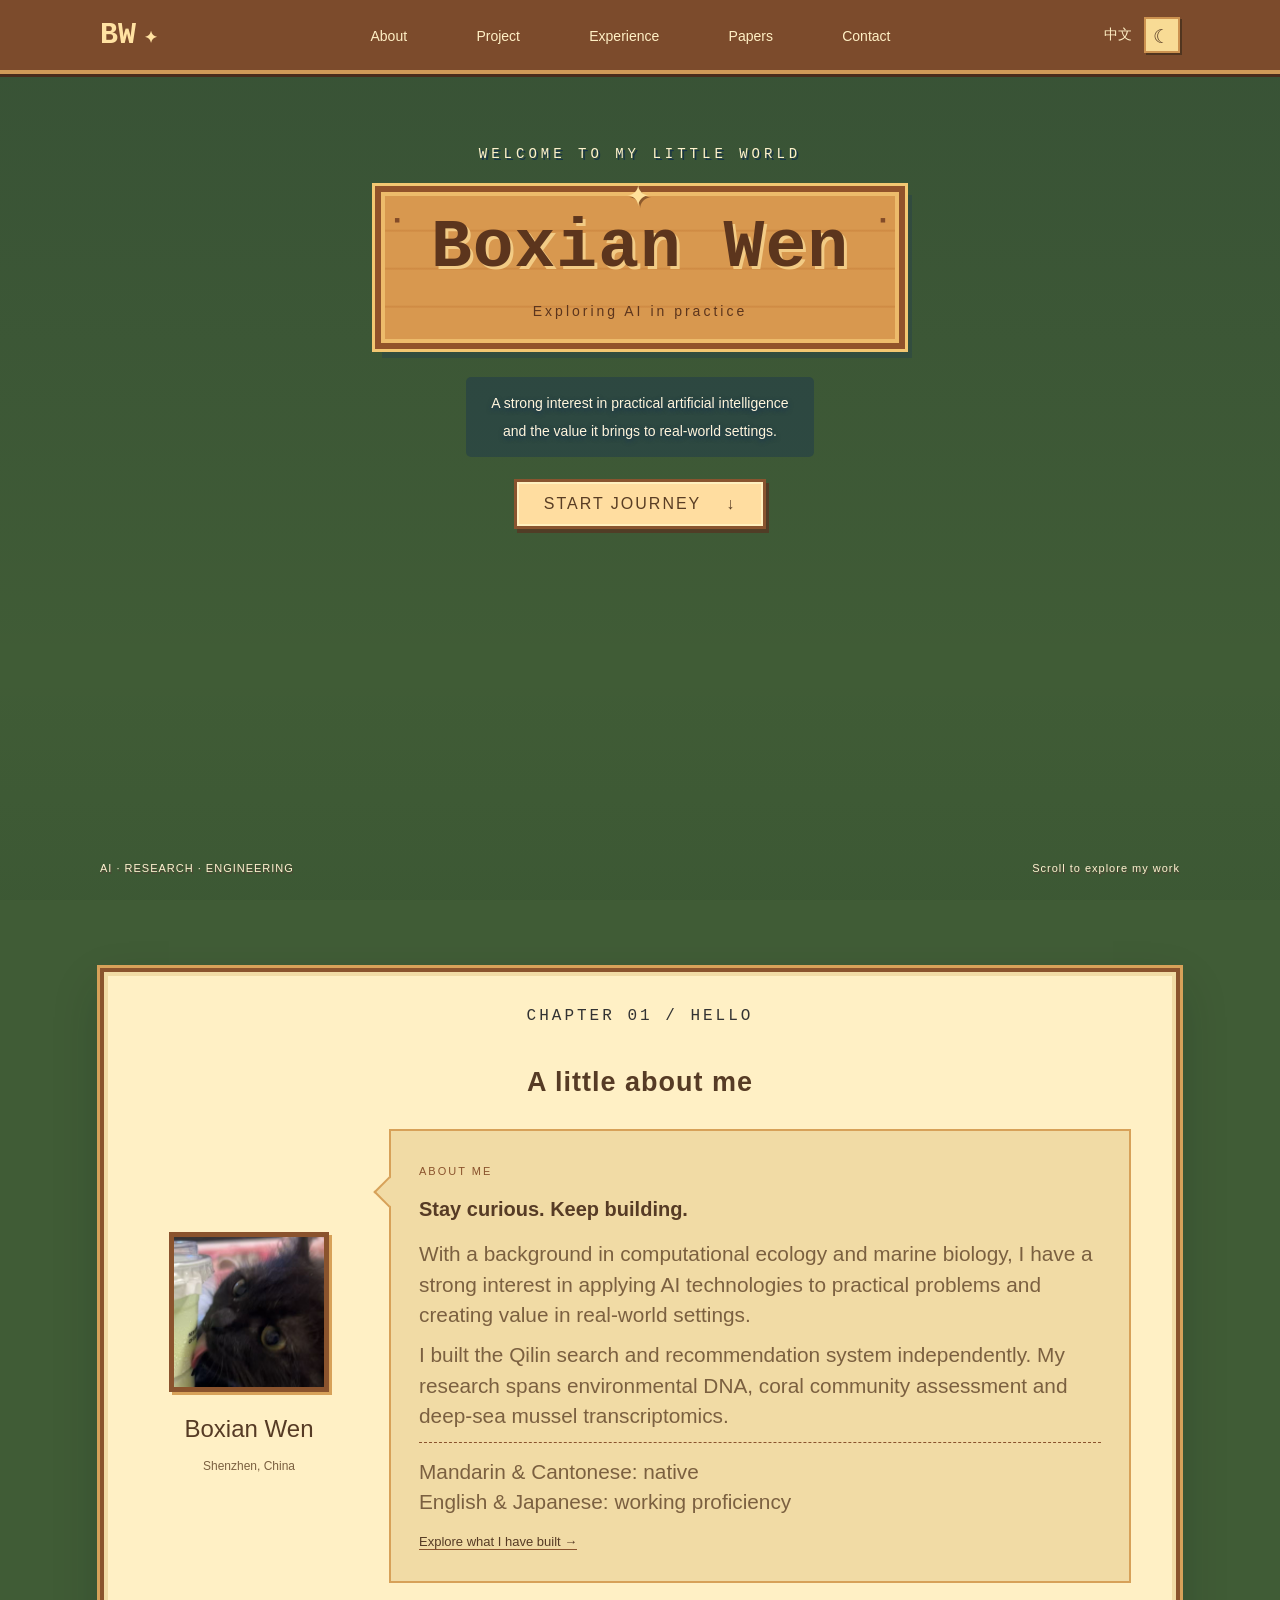
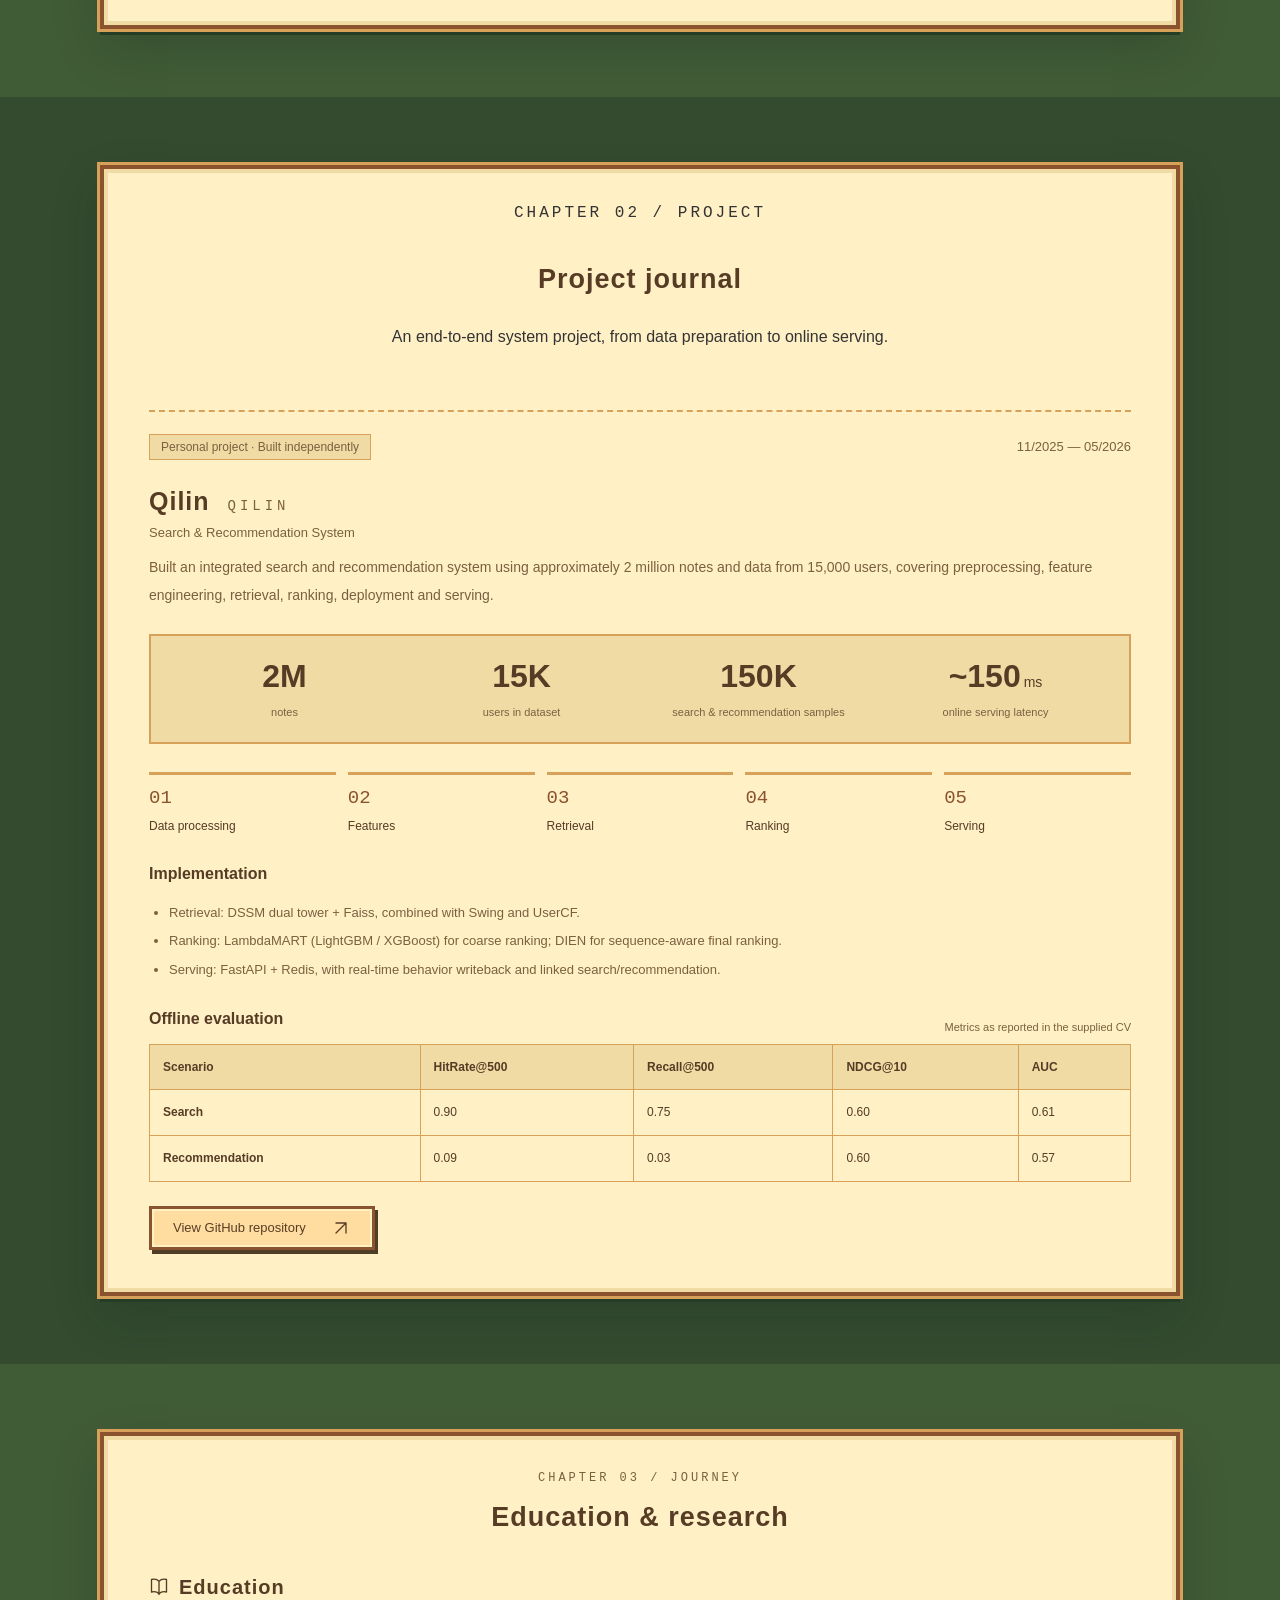
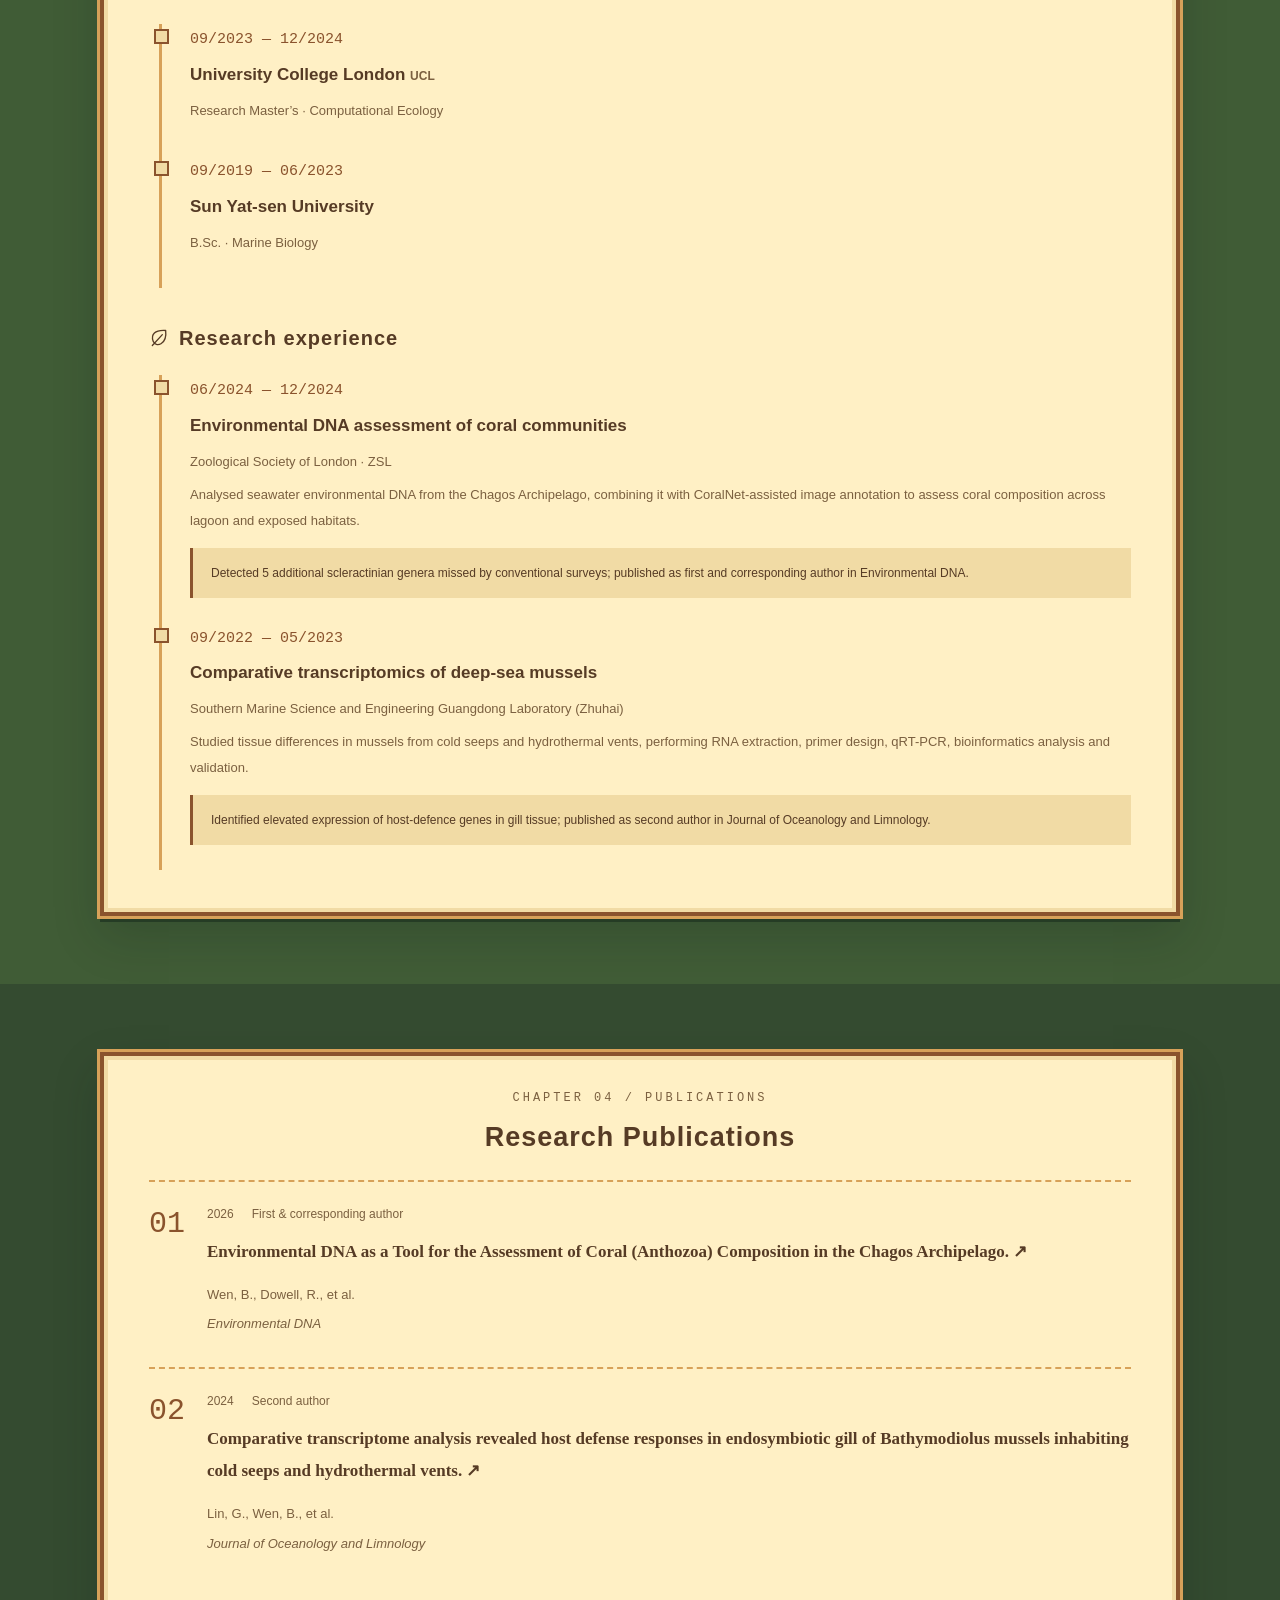
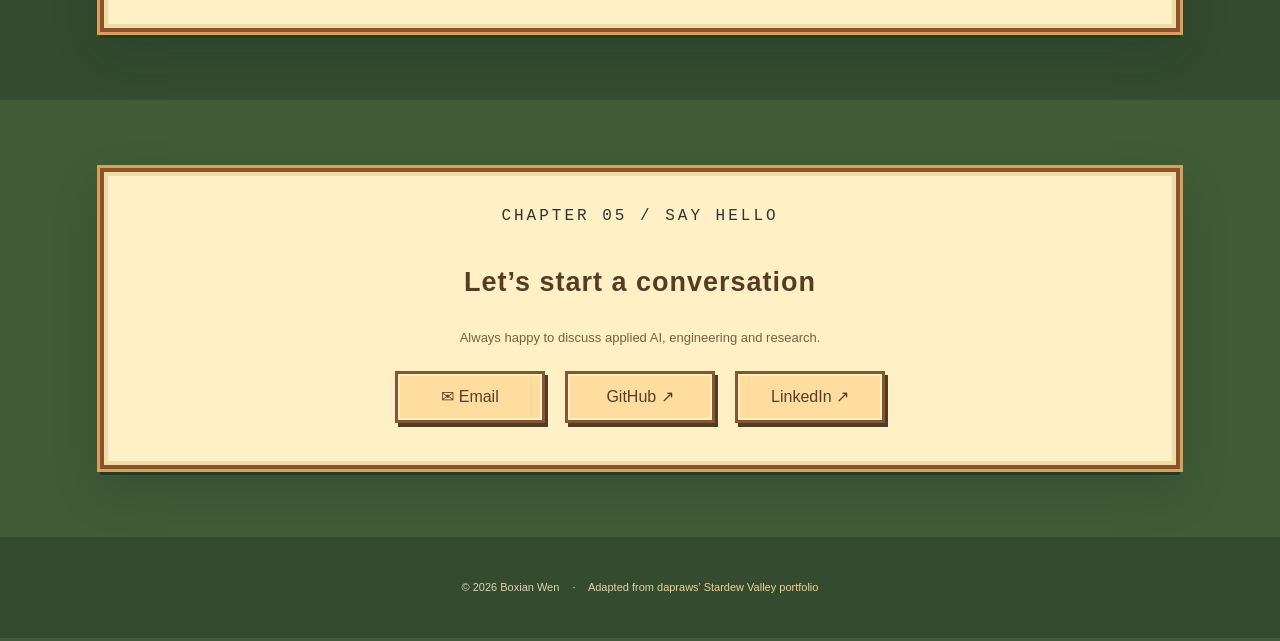
==== en/index.html @ 1e621cb8 "fix: 默认展示中文并将英文页面迁移至 en 路由" ====
<!DOCTYPE html>
<html lang="en">
<head><meta charset="UTF-8"><meta name="viewport" content="width=device-width,initial-scale=1"><title>Boxian Wen · Personal Website</title>
<link rel="icon" type="image/jpeg" href="/images/avatar.jpg"><link rel="apple-touch-icon" href="/images/avatar.jpg">
<meta name="color-scheme" content="light dark"><link rel="stylesheet" href="/css/style.css"><link rel="stylesheet" href="/css/custom.css?v=20261023-numbers">
<script>try{document.documentElement.dataset.theme=localStorage.getItem('stardew-theme')||(matchMedia('(prefers-color-scheme:dark)').matches?'dark':'light')}catch{}</script></head>
<body>
    <section id="navigation"></section>
    <nav><div class="wrapper"><div class="logo"><a href="#navigation">BW<span>✦</span></a></div><div class="menu" id="navigation-menu"><ul><li><a href="#aboutme">About</a></li><li><a href="#myproject">Project</a></li><li><a href="#experience">Experience</a></li><li><a href="#publications">Papers</a></li><li><a href="#howtofindme">Contact</a></li></ul></div><div class="nav-actions"><a class="language-switch" href="/">中文</a><button id="theme" type="button" aria-label="Toggle theme">☾</button><button type="button" class="hamburgermenu" aria-label="Open menu" aria-expanded="false" aria-controls="navigation-menu">☰</button></div></div></nav>
    <!-- hero / jumbotron -->
    <header><div class="header-opacity"></div><div class="header-jumbotron"><p class="hero-eyebrow">WELCOME TO MY LITTLE WORLD</p><div class="wood-sign"><span class="sign-star">✦</span><h1>Boxian Wen</h1><p>Exploring AI in practice</p></div><p class="hero-lead">A strong interest in practical artificial intelligence<br>and the value it brings to real-world settings.</p><a href="#aboutme" class="button button-xl">START JOURNEY <span>↓</span></a><div class="hero-foot"><span>AI · RESEARCH · ENGINEERING</span><span>Scroll to explore my work</span></div></div></header><section id="aboutme"><div class="wrapper"><p class="chapter">CHAPTER 01 / HELLO</p><h2>A little about me</h2><div class="about-layout"><div class="photo"><img src="/images/avatar.jpg" alt="Boxian Wen" width="160" height="160"><p>Boxian Wen</p><small>Shenzhen, China</small></div><div class="desc"><span class="dialogue-label">ABOUT ME</span><h3>Stay curious. Keep building.</h3><p>With a background in computational ecology and marine biology, I have a strong interest in applying AI technologies to practical problems and creating value in real-world settings.</p><p>I built the Qilin search and recommendation system independently. My research spans environmental DNA, coral community assessment and deep-sea mussel transcriptomics.</p><p class="languages">Mandarin & Cantonese: native<br>English & Japanese: working proficiency</p><a href="#myproject" class="text-link">Explore what I have built →</a></div></div></div></section><section id="myproject"><div class="wrapper"><p class="chapter">CHAPTER 02 / PROJECT</p><h2>Project journal</h2>
      
      <p class="section-intro">An end-to-end system project, from data preparation to online serving.</p>
      <article class="project-card"><div class="project-top"><span class="tag">Personal project · Built independently</span><time>11/2025 — 05/2026</time></div>
      <h2>Qilin <span>QILIN</span></h2><p class="project-subtitle">Search & Recommendation System</p>
      <p>Built an integrated search and recommendation system using approximately 2 million notes and data from 15,000 users, covering preprocessing, feature engineering, retrieval, ranking, deployment and serving.</p>
      <div class="project-facts"><div><strong>2M</strong><span>notes</span></div><div><strong>15K</strong><span>users in dataset</span></div><div><strong>150K</strong><span>search & recommendation samples</span></div><div><strong>~150<span>ms</span></strong><span>online serving latency</span></div></div>
      <ol class="workflow"><li><span>01</span>Data processing</li><li><span>02</span>Features</li><li><span>03</span>Retrieval</li><li><span>04</span>Ranking</li><li><span>05</span>Serving</li></ol>
      <div class="project-detail"><h3>Implementation</h3><ul><li>Retrieval: DSSM dual tower + Faiss, combined with Swing and UserCF.</li><li>Ranking: LambdaMART (LightGBM / XGBoost) for coarse ranking; DIEN for sequence-aware final ranking.</li><li>Serving: FastAPI + Redis, with real-time behavior writeback and linked search/recommendation.</li></ul></div>
      <div class="metrics-head"><h3>Offline evaluation</h3><span>Metrics as reported in the supplied CV</span></div>
      <div class="table-scroll"><table><thead><tr><th>Scenario</th><th>HitRate@500</th><th>Recall@500</th><th>NDCG@10</th><th>AUC</th></tr></thead><tbody><tr><th>Search</th><td>0.90</td><td>0.75</td><td>0.60</td><td>0.61</td></tr><tr><th>Recommendation</th><td>0.09</td><td>0.03</td><td>0.60</td><td>0.57</td></tr></tbody></table></div>
      <a class="primary project-source" href="https://github.com/WBoxian/Rednote-Qilin-Search-Rec-System">View GitHub repository <svg viewBox="0 0 24 24" fill="none" stroke="currentColor" stroke-width="1.6" stroke-linecap="round" stroke-linejoin="round" aria-hidden="true"><path d="M6 18 18 6M6 6h12v12"/></svg></a></article>
    </div></section><section id="experience"><div class="wrapper"><p class="chapter">CHAPTER 03 / JOURNEY</p><h2>Education & research</h2>
      
      <h2 class="timeline-title"><svg viewBox="0 0 24 24" fill="none" stroke="currentColor" stroke-width="1.6" stroke-linecap="round" stroke-linejoin="round" aria-hidden="true"><path d="M12 5v16M3 3c4-1 7 0 9 2 2-2 5-3 9-2v15c-4-1-7 0-9 2-2-2-5-3-9-2Z"/></svg>Education</h2><div class="timeline">
      <article><time>09/2023 — 12/2024</time><h3>University College London <span>UCL</span></h3><p>Research Master’s · Computational Ecology</p></article>
      <article><time>09/2019 — 06/2023</time><h3>Sun Yat-sen University</h3><p>B.Sc. · Marine Biology</p></article></div>
      <h2 class="timeline-title"><svg viewBox="0 0 24 24" fill="none" stroke="currentColor" stroke-width="1.6" stroke-linecap="round" stroke-linejoin="round" aria-hidden="true"><path d="M20 3C7 2 2 8 5 16s17 4 15-13ZM4 21l12-13"/></svg>Research experience</h2><div class="timeline">
      <article><time>06/2024 — 12/2024</time><h3>Environmental DNA assessment of coral communities</h3><p class="institution">Zoological Society of London · ZSL</p><p>Analysed seawater environmental DNA from the Chagos Archipelago, combining it with CoralNet-assisted image annotation to assess coral composition across lagoon and exposed habitats.</p><div class="result-note">Detected 5 additional scleractinian genera missed by conventional surveys; published as first and corresponding author in Environmental DNA.</div></article>
      <article><time>09/2022 — 05/2023</time><h3>Comparative transcriptomics of deep-sea mussels</h3><p class="institution">Southern Marine Science and Engineering Guangdong Laboratory (Zhuhai)</p><p>Studied tissue differences in mussels from cold seeps and hydrothermal vents, performing RNA extraction, primer design, qRT-PCR, bioinformatics analysis and validation.</p><div class="result-note">Identified elevated expression of host-defence genes in gill tissue; published as second author in Journal of Oceanology and Limnology.</div></article></div>
    </div></section><section id="publications"><div class="wrapper"><p class="chapter">CHAPTER 04 / PUBLICATIONS</p><h2>Research Publications</h2><article class="paper"><div class="paper-number">01</div><div><div class="paper-meta"><time>2026</time><span>First & corresponding author</span></div><h2><a href="https://doi.org/10.1002/edn3.70235" target="_blank" rel="noopener noreferrer">Environmental DNA as a Tool for the Assessment of Coral (Anthozoa) Composition in the Chagos Archipelago. <span aria-hidden="true">↗</span></a></h2><p>Wen, B., Dowell, R., et al.</p><p class="journal">Environmental DNA</p></div></article><article class="paper"><div class="paper-number">02</div><div><div class="paper-meta"><time>2024</time><span>Second author</span></div><h2><a href="https://doi.org/10.1007/s00343-024-4080-2" target="_blank" rel="noopener noreferrer">Comparative transcriptome analysis revealed host defense responses in endosymbiotic gill of Bathymodiolus mussels inhabiting cold seeps and hydrothermal vents. <span aria-hidden="true">↗</span></a></h2><p>Lin, G., Wen, B., et al.</p><p class="journal">Journal of Oceanology and Limnology</p></div></article></div></section>
    <!-- my skill -->
    
    <!-- my project -->
    
    <!-- About Me -->
    
    <!-- How To Find Me -->
    <section id="howtofindme"><div class="wrapper"><p class="chapter">CHAPTER 05 / SAY HELLO</p><h2>Let’s start a conversation</h2><p>Always happy to discuss applied AI, engineering and research.</p><div class="findme"><a href="mailto:boxian.wen@outlook.com" class="button">✉ Email</a><a href="https://github.com/WBoxian" class="button">GitHub ↗</a><a href="https://linkedin.com/in/boxian-wen-6b00692b8" class="button">LinkedIn ↗</a></div></div></section>
    <!-- copyright -->
    <footer><div class="wrapper">© 2026 Boxian Wen <span>·</span> Adapted from <a href="https://github.com/dapraws/dapraws.github.io">dapraws’ Stardew Valley portfolio</a></div></footer>
    <script src="/js/custom.js"></script>
</body>
</html>
---- css/style.css ----
html, body {
    margin: 0px;
    padding: 0px;
    font-size: 16px;
    font-family: 'Pixelify Sans', sans-serif;
    scroll-behavior: smooth;
}

.wrapper {
    width: 1024px;
    margin: auto;
}

/*
* Menu
*/

nav {
    background-color: #219C90;
    color: #FFFFFF;
    position: sticky;
    top: 0px;
    z-index: 100;
}

nav > .wrapper {
    display: flex;
    justify-content: space-between;
    font-size: 1.2rem;
    align-items: center;

}

.menu {
    width: 50%;
}

.menu > ul {
    display: flex;
    list-style-type: none;
    margin: 0px;
    padding: 0px;
    justify-content: space-between;
}

.menu > ul > li > a {
    text-decoration: none;
    color: #FFFFFF;
}

.logo {
    display: flex;
    align-items: center;
}

.logo > a > img {
    height: 45px;
}

/*
* Hero / Jumbotron
*/

header {
    background: url("https://raw.githubusercontent.com/dapraws/dapraws.github.io/c9909161c4d378ff7f499c15a94b915e69026ab9/images/bg.jpg");
    height: 100vh;
    background-position: center center;
    background-size: cover;
    background-repeat: no-repeat;
    position: relative;
    letter-spacing: 5px;
    text-shadow: 0 0 4px #000000;
}

.header-opacity {
    background-color: black;
    opacity: 0.7;
    width: 100%;
    height: 100%;
    position: absolute;
    top: 0;
    left: 0;
}

.header-jumbotron {
    position: absolute;
    top: 0;
    left: 0;
    display: flex;
    width: 100%;
    height: 100%;
    justify-content: center;
    align-items: center;
    flex-direction: column;
    text-align: center;
}

.header-jumbotron > h4 {
    color: #E9B824;
    font-size: 2rem;
    margin: 0px;
    padding: 0px;
}

.header-jumbotron > h5 {
    color: #FFFFFF;
    font-size: 3.5rem;
    line-height: 4rem;
    margin: 0px;
    padding: 0px;
    text-transform: capitalize;
}

.header-jumbotron > p {
    color: #808080;
    font-size: 1rem;
    line-height: 2rem;
    margin: 0px 5px 20px 5px;
    padding: 0px;
}

a {
    text-decoration: none;
    color: #333333;
    text-shadow: none;
}

.button {
    background-color: #E9B824;
    padding: 5px 10px 5px 10px;
    border-radius: 5px;
}

.button-xl {
    font-size: 2rem;
    padding: 20px;

}

/*
* Skill
*/

#myskill {
    background-color: #219C90;
    color: #000000;
}

#myskill > .wrapper {
    padding: 50px;
    width: 80%;
}

#myskill > .wrapper > h4{
    text-align: center;
    font-size: 2.8rem;
    margin: 0px;
}

#myskill > .wrapper > p{
    color: #333333;
    text-align: center;
    font-size: 1rem;
    margin: 0px;
    padding: 0px;
}

.skill {
    padding: 50px;
    display: flex;
    justify-content: space-evenly;
}


#myskill > .wrapper > .skill > div {
    text-align: center;
}

#myskill > .wrapper > .skill > div > p {
    font-size: 3.5rem;
    margin: 0px;
    padding: 0px;
}

#myskill > .wrapper > .skill > div > p > img {
    height: 100px;
    width: 100px;
    margin-right: 10px;
    padding: 0px;
}
#myskill > .wrapper > .skill > div > small {
    font-size: 1.5rem;
}

/*
* Project
*/

#myproject {
    background-color: #EE9322;
    color: #000000;
}

#myproject > .wrapper {
    padding: 50px;
    width: 80%;
}

#myproject > .wrapper > h4{
    text-align: center;
    font-size: 2.8rem;
    margin: 0px;
    padding: 0px;
}

#myproject > .wrapper > p{
    color: #333333;
    text-align: center;
    font-size: 1rem;
    margin: 0px;
    padding: 0px;
    padding-bottom: 30px;
}

.grid {
    display: grid;
    height: 760px;
    grid-template-columns: 33% 33% 33%;
    grid-gap: 50px;
}

.grid > .item {
    border: 1px solid;
    background-color: #D83F31;
    border-radius: 5px;
    position: relative;
    
}

.grid > .item > p {
    padding: 0px;
    position: absolute;
    right: 16px;
}

.grid > .item > p > img{
    right: 10px;
}

.grid > .item > img {
    width: 96%;
    position: absolute;
    border-radius: 10px;
    border: #333333 solid;
    top: 70px;
    left: 7px;
}

.grid > .item > .item-detail {
    color: #000000;
    padding-left: 20px;
    font-size: 1.3rem;
    font-weight: bolder;
    width: 70%;
} 

/* Popup */
.popup {
    display: none;
    position: fixed;
    top: 0;
    left: 0;
    width: 100%;
    height: 100%;
    background-color: rgba(0, 0, 0, 0.7);
    justify-content: center;
    align-items: center;
}

.popup-content {
    position: relative;
    
    padding: 20px;
    border-radius: 5px;
    text-align: center;
}

.popup img {
    border: #9b9b9b solid;
    border-radius: 20px;
    max-width: 70%;
    max-height: 70%;
}

.close {
    position: absolute;
    top: 10px;
    right: 315px;
    font-size: 70px;
    cursor: pointer;
    color: #FFFFFF;
}

/*
* About Me
*/
#aboutme {
    background-color: #D83F31;
    color: #000000;
}

#aboutme > .wrapper {
    padding: 50px;
    width: 80%;
}

#aboutme > .wrapper > h4{
    text-align: center;
    font-size: 2.8rem;
    margin: 0px;
    padding: 0px;
}

#aboutme > .wrapper > p{
    color: #333333;
    text-align: center;
    font-size: 1rem;
    margin: 0px;
    padding: 0px;
    padding-bottom: 30px;
}

#aboutme > .wrapper > div {
    display: flex;
    width: 70%;
    margin: auto;
    justify-content: space-between;
    align-items: center;
}

#aboutme > .wrapper > div > .photo {
    width: 30%;
}

#aboutme > .wrapper > div > .photo > img {
    max-width: 100%;
}

#aboutme > .wrapper > div > .desc {
    width: 70%;
    padding: 20px;
    margin: 10px;
    background: #E9B824;
    border-radius: 10px;
}

#aboutme > .wrapper > div > .desc > p {
    margin: 0px 0px 10px 0px;
    font-size: 1.3rem;
    line-height: 1.9rem;
}

#aboutme > .wrapper > div > .desc > .social {
    display: flex;
    width: 17%;
    justify-content: space-between;
    font-size: 1.8rem;
    padding-top: 20px;
}

/*
* How To Find Me
*/

#howtofindme {
    background-color: #219C90;
    color: #FFFFFF;
}

#howtofindme > .wrapper {
    padding: 50px;
    width: 80%;
}

#howtofindme > .wrapper > h4 >span{
    color: #E9B824;
}

#howtofindme > .wrapper > h4{
    text-align: center;
    font-size: 2.8rem;
    margin: 0px;
    padding: 0px;
}

#howtofindme > .wrapper > p{
    color: #333333;
    text-align: center;
    font-size: 1rem;
    margin: 0px;
    padding: 0px;
    padding-bottom: 30px;
}

#howtofindme > .wrapper > .findme {
    display: flex;
    justify-content: space-between;
    text-align: center;
    
}

#howtofindme > .wrapper > .findme > a{
    font-size: 2rem;
}

/*
* Copyright
*/

footer {
    background-color: #333333;
    font-family: Arial, Helvetica, sans-serif;
    color: #FFFFFF;
    text-align: center;
}

footer > .wrapper {
    padding: 30px 0px 30px 0px;
}

/*
* Hamburger Menu
*/

button.hamburgermenu {
    background: none;
    border: none;
    cursor: pointer;
    display: none;
}

button.hamburgermenu > i {
    color: #FFFFFF;
    font-size: 1.5rem;
}

button.hamburgermenu > i.closeic {
    display: none;
}

/*
* 1024, 900, 768, 600, 450
*/
@media only screen and (max-width: 1024px) {
    .wrapper{
        width: 90%;
    }

    .grid {
        display: grid;
        height: 940px;
        grid-template-columns: 45% 45%;
        grid-gap: 50px;
    }

    .grid > .item > img {
        width: 94%;
        position: absolute;
        border-radius: 10px;
        border: #333333 solid;
        top: 80px;
        left: 7px;
    }

    .grid > .item > p {
        padding: 0px;
        position: absolute;
        right: 16px;
    }
    
    .grid > .item > p > img{
        right: 10px;
    }

    .grid > .item > .item-detail {
        color: #000000;
        padding-left: 20px;
        font-size: 1.2rem;
        font-weight: bolder;
        width: 50%;
    } 

    #aboutme > .wrapper > div > .desc > p {
        margin: 0px 0px 10px 0px;
        font-size: 1.1rem;
        line-height: 1.9rem;
    }

    #aboutme > .wrapper > div > .desc > .social {
        display: flex;
        width: 30%;
        justify-content: space-between;
        font-size: 1.7rem;
        padding-top: 20px;
    }

    #howtofindme > .wrapper > .findme > a{
        font-size: 1.4rem;
    }
}

@media only screen and (max-width: 900px) {
    #myskill > .wrapper > .skill > div > p {
        font-size: .5rem;
        margin: 0px;
        padding: 0px;
    }

    #myskill > .wrapper > .skill > div > p > img {
        height: 70px;
        width: 70px;
        margin-right: 10px;
        padding: 0px;
    }

    #myskill > .wrapper > .skill > div > small {
        font-size: 1rem;
    }

    .grid {
        display: grid;
        height: 850px;
        grid-template-columns: 45% 45%;
        grid-gap: 50px;
    }

    .grid > .item > img {
        width: 93%;
        position: absolute;
        border-radius: 10px;
        border: #333333 solid;
        top: 80px;
        left: 7px;
    }

    .grid > .item > p {
        padding: 0px;
        position: absolute;
        right: 16px;
    }
    
    .grid > .item > p > img{
        right: 10px;
    }

    .grid > .item > .item-detail {
        color: #000000;
        padding-left: 20px;
        font-size: 1rem;
        font-weight: bolder;
        width: 35%;
    } 

    #aboutme > .wrapper > div > .desc > p {
        margin: 0px 0px 10px 0px;
        font-size: 1rem;
        line-height: 1.9rem;
    }

    #aboutme > .wrapper > div > .desc > .social {
        display: flex;
        width: 30%;
        justify-content: space-between;
        font-size: 1.5rem;
        padding-top: 20px;
    }

    #howtofindme > .wrapper > .findme > a{
        font-size: 1.2rem;
    }

    button.hamburgermenu {
        display: inline;
    }

    .menu {
        display: none;
    }

    .tampil {
        display: inline;
    }

    .tampil > ul {
        flex-direction: column;
        background-color: #333333;
        width: 100%;
        position: fixed;
        top: 45px;
    }
    
    .tampil > ul > li {
        padding: 10px 20px 10px 20px;

    }

}

@media only screen and (max-width: 420px) {
    .header-jumbotron > h4 {
        color: #E9B824;
        font-size: 1.2rem;
        margin: 0px;
        padding: 0px;
    }
    
    .header-jumbotron > h5 {
        color: #FFFFFF;
        font-size: 1.5rem;
        line-height: 4rem;
        margin: 0px;
        padding: 0px;
        text-transform: capitalize;
    }
    
    .header-jumbotron > p {
        color: #808080;
        font-size: .7rem;
        line-height: 2rem;
        margin: 0px 5px 20px 5px;
        padding: 0px;
    }
    
    a {
        text-decoration: none;
        color: #333333;
        text-shadow: none;
    }
    
    .button {
        background-color: #E9B824;
        padding: 5px 10px 5px 10px;
        border-radius: 5px;
    }
    
    .button-xl {
        font-size: 1.5rem;
        padding: 20px;
    }

    #myskill > .wrapper > .skill > div > p {
        font-size: .2rem;
        margin: 0px;
        padding: 0px;
    }

    #myskill > .wrapper > .skill > div > p > img {
        height: 30px;
        width: 30px;
        margin-right: 10px;
        padding: 0px;
    }

    #myskill > .wrapper > .skill > div > small {
        font-size: .8rem;
        margin: 5px;
    }

    .grid {
        display: grid;
        height: 630px;
        grid-template-columns: 45% 45%;
        grid-gap: 20px;
    }

    .grid > .item > img {
        width: 86%;
        position: absolute;
        border-radius: 10px;
        border: #333333 solid;
        top: 55px;
        left: 7px;
    }

    .grid > .item > p {
        width: 97%;
        position: absolute;
        left: 0px;
    }
    
    .grid > .item > p > img{
        width: 25%;
        height: 25%;
        padding-top: 130px;
        position: relative;
        left: 10%;
    }

    .grid > .item > .item-detail {
        color: #000000;
        padding-left: 10px;
        font-size: .8rem;
        font-weight: bolder;
        width: 90%;
    } 

    #aboutme > .wrapper > div {
        display: flex;
        width: 100%;
        margin: auto;
        justify-content: space-between;
        align-items: center;
    }
    
    #aboutme > .wrapper > div > .photo {
        width: 30%;
    }
    
    #aboutme > .wrapper > div > .photo > img {
        max-width: 100%;
    }

    #aboutme > .wrapper > div > .desc > p {
        margin: 0px 0px 10px 0px;
        font-size: .8rem;
        line-height: 1.9rem;
    }

    #aboutme > .wrapper > div > .desc > .social {
        display: flex;
        width: 60%;
        justify-content: space-between;
        font-size: 1.8rem;
        padding-top: 5px;
    }

    #howtofindme > .wrapper > .findme {
        display: flex;
        flex-direction: column;
    }
    
    #howtofindme > .wrapper > .findme > a{
        font-size: 1.3rem;
    }

    button.hamburgermenu {
        display: inline;
    }

    .menu {
        display: none;
    }

    .tampil {
        display: inline;
    }

    .tampil > ul {
        flex-direction: column;
        background-color: #333333;
        width: 100%;
        position: fixed;
        top: 45px;
    }
    
    .tampil > ul > li {
        padding: 10px 20px 10px 20px;

    }
}
---- css/custom.css ----
@font-face{font-family:'Pixelify Sans';src:url('https://raw.githubusercontent.com/dapraws/dapraws.github.io/c9909161c4d378ff7f499c15a94b915e69026ab9/font/PixelifySans-VariableFont_wght.ttf') format('truetype');font-weight:400 700;font-display:swap}
:root{--ground:#405c36;--ground2:#344b30;--paper:#fff0c5;--paper2:#f1dba5;--ink:#563b25;--muted:#7b6040;--wood:#8a532d;--edge:#d7a159;--gold:#f7ce73;--nav:#7c4b2c;--shadow:0 6px 0 #253c25,0 20px 45px #0d1f1933;color-scheme:light}
:root[data-theme=dark]{--ground:#142e30;--ground2:#10272a;--paper:#303d37;--paper2:#3d4b3c;--ink:#fff0c6;--muted:#d0c49d;--wood:#ba935a;--edge:#7f815d;--gold:#f2cb7b;--nav:#253d37;--shadow:0 6px 0 #0a2024,0 20px 45px #07171955;color-scheme:dark}
*{box-sizing:border-box}html{scroll-padding-top:90px}body{background:var(--ground);color:var(--ink);font-family:'Pixelify Sans','Microsoft YaHei',sans-serif;line-height:1.8}button{font:inherit;cursor:pointer}svg{width:20px;height:20px;vertical-align:middle}a,button{-webkit-tap-highlight-color:transparent}a:focus-visible,button:focus-visible,summary:focus-visible{outline:3px solid #efb950;outline-offset:5px}a{color:inherit}h1,h2,h3,p{margin-top:0}section{scroll-margin-top:90px}.wrapper{width:min(1080px,calc(100% - 48px));margin:auto}nav{background:var(--nav);border-bottom:4px solid #d09a58;box-shadow:0 3px 0 #492c1c;color:#fff0c5}nav>.wrapper{height:70px;gap:24px}.logo a{font:700 30px 'Pixelify Sans',monospace;color:#ffe2a2;white-space:nowrap}.logo span{font-size:16px;margin-left:8px}.menu{width:auto;flex:1;max-width:520px}.menu>ul{gap:24px}.menu>ul>li>a{font-size:14px;color:#fff0c5;white-space:nowrap}.menu a:hover{color:#ffd15b}.nav-actions{display:flex;gap:12px;align-items:center}.nav-actions a{font-size:14px}.nav-actions button{width:36px;height:36px;background:#f8db95;color:#563b25;border:2px solid #cc9250;box-shadow:2px 2px 0 #51351f}.nav-actions button.hamburgermenu{display:none;font-size:19px}
header{height:calc(100svh - 74px);min-height:680px;max-height:1050px;image-rendering:pixelated;background-position:center bottom;text-shadow:none}.header-opacity{opacity:1;background:linear-gradient(#09183422,#071f2b00 72%,#09261a11)}.header-jumbotron{justify-content:flex-start;padding:72px 24px 25px;letter-spacing:0}.header-jumbotron .hero-eyebrow{font:14px 'Pixelify Sans',monospace;letter-spacing:4px;color:#fef2cd;text-shadow:2px 2px #173448;margin-bottom:24px}.wood-sign{position:relative;background:repeating-linear-gradient(0deg,#d8984f 0px,#d8984f 35px,#cd8741 36px,#d8984f 38px);border:6px solid #91522a;outline:3px solid #f3c772;box-shadow:inset 0 0 0 4px #edbb6b,7px 9px 0 #1d385350;padding:15px 50px 19px;color:#5c351d;min-width:440px}.wood-sign::before,.wood-sign::after{content:'▪';position:absolute;top:12px;color:#824b28;font-size:18px}.wood-sign::before{left:13px}.wood-sign::after{right:13px}.wood-sign h1{font:700 68px/1.2 'Pixelify Sans',monospace;text-shadow:3px 3px #f2cb85;letter-spacing:1px;margin:0}.wood-sign>p{font:14px/1.8 'Microsoft YaHei',sans-serif;margin:10px 0 0;letter-spacing:3px}.sign-star{position:absolute;top:-22px;left:calc(50% - 14px);font-size:29px;color:#ffe19b;text-shadow:2px 2px #8d5a2c}.header-jumbotron .hero-lead{margin:28px 0 22px;color:#fff5db;font:14px/2 'Microsoft YaHei',sans-serif;text-shadow:0 2px 5px #142f53;background:#142e5260;padding:12px 25px;border-radius:5px}.button,.primary{display:inline-flex;align-items:center;justify-content:center;gap:25px;background:#ffdda0;border:3px solid #89542f;box-shadow:inset 0 0 0 2px #fff0bf,3px 4px 0 #503d26;color:#593d24;border-radius:0;text-decoration:none;font-size:14px;padding:9px 21px;min-height:44px;transition:transform .15s}.button:hover,.primary:hover{background:#ffe8ad;transform:translateY(-2px)}.button-xl{font:16px 'Microsoft YaHei',sans-serif;letter-spacing:2px;padding:13px 27px}.header-jumbotron .hero-foot{position:absolute;bottom:21px;width:calc(100% - 60px);max-width:1080px;display:flex;justify-content:space-between;color:#fff2d1;font-size:11px;letter-spacing:1px;text-shadow:1px 2px #4d4834}
#aboutme,#myproject,#experience,#publications,#howtofindme{padding:68px 0;background:var(--ground);color:var(--ink)}#myproject,#publications{background:var(--ground2)}#aboutme>.wrapper,#myproject>.wrapper,#howtofindme>.wrapper,#experience>.wrapper,#publications>.wrapper{width:min(1080px,calc(100% - 48px));padding:35px 45px 42px;background:var(--paper);border:4px solid var(--wood);outline:3px solid var(--edge);box-shadow:inset 0 0 0 4px var(--paper2),var(--shadow);position:relative}section h2{font-family:'Microsoft YaHei',sans-serif;font-size:27px;font-weight:650;line-height:1.5;letter-spacing:1px;margin:7px 0 22px}.chapter{text-align:center;color:var(--muted);font:12px 'Pixelify Sans',monospace;letter-spacing:3px;margin-bottom:12px}section>.wrapper>h2{text-align:center}#aboutme>.wrapper>div.about-layout{width:100%;display:grid;grid-template-columns:200px minmax(0,1fr);gap:40px;align-items:center;margin:26px 0 0}#aboutme>.wrapper>div>.photo{width:100%;text-align:center}#aboutme .photo img{display:block;border:5px solid var(--wood);box-shadow:3px 3px 0 var(--edge);width:160px;height:160px;object-fit:cover;margin:0 auto 15px}#aboutme .photo p{font-size:24px;margin:0}#aboutme .photo small{font:12px 'Microsoft YaHei',sans-serif;color:var(--muted)}#aboutme>.wrapper>div>.desc{width:auto;margin:0;padding:25px 28px;background:var(--paper2);border:2px solid var(--edge);border-radius:0;position:relative}#aboutme .desc::before{content:'';position:absolute;left:-13px;top:50px;width:20px;height:20px;background:var(--paper2);border-left:2px solid var(--edge);border-bottom:2px solid var(--edge);transform:rotate(45deg)}#aboutme .desc p{font:14px/2 'Microsoft YaHei',sans-serif;color:var(--muted);margin:0 0 13px}#aboutme .desc h3{font:600 20px/1.5 'Microsoft YaHei',sans-serif;margin:10px 0 15px}.dialogue-label{font:11px 'Microsoft YaHei',sans-serif;letter-spacing:2px;color:var(--wood)}.text-link{font:13px 'Microsoft YaHei',sans-serif;color:var(--ink);border-bottom:1px solid var(--wood)}.languages{border-top:1px dashed var(--wood);padding-top:14px}
.section-intro{font:14px/1.9 'Microsoft YaHei',sans-serif;color:var(--muted);text-align:center}.project-card{margin-top:28px;padding-top:22px;border-top:2px dashed var(--edge)}.project-top{display:flex;justify-content:space-between;align-items:center;gap:15px;font-size:13px;color:var(--muted)}.tag{background:var(--paper2);padding:5px 11px;border:1px solid var(--edge);font:12px 'Microsoft YaHei',sans-serif}.project-card h2{margin:23px 0 4px;font-size:25px}.project-card h2 span{font:14px 'Pixelify Sans',monospace;letter-spacing:4px;margin-left:10px;color:var(--muted)}.project-subtitle{color:var(--muted);font:13px 'Microsoft YaHei',sans-serif}.project-card>p:not(.project-subtitle){font:14px/2 'Microsoft YaHei',sans-serif;color:var(--muted)}.project-facts{display:grid;grid-template-columns:repeat(4,1fr);gap:10px;margin:25px 0;border:2px solid var(--edge);background:var(--paper2);padding:20px}.project-facts>div{display:flex;flex-direction:column;text-align:center}.project-facts strong{font:600 32px/1.25 'Segoe UI',Arial,sans-serif;font-variant-numeric:tabular-nums}.project-facts strong span{font:500 14px 'Segoe UI','Microsoft YaHei',sans-serif;margin-left:3px}.project-facts>div>span{font:11px/1.8 'Microsoft YaHei',sans-serif;color:var(--muted);margin-top:7px}.workflow{list-style:none;padding:0;display:grid;grid-template-columns:repeat(5,1fr);gap:12px;margin:28px 0}.workflow li{font:12px/1.7 'Microsoft YaHei',sans-serif;border-top:3px solid var(--edge);padding-top:12px}.workflow li span{display:block;font:19px 'Pixelify Sans',monospace;margin-bottom:7px;color:var(--wood)}.project-detail h3,.metrics-head h3{font:600 16px 'Microsoft YaHei',sans-serif}.project-detail ul{padding-left:20px;font:13px/2.2 'Microsoft YaHei',sans-serif;color:var(--muted)}.metrics-head{display:flex;align-items:center;justify-content:space-between;gap:16px;margin-top:25px}.metrics-head>span{font:11px 'Microsoft YaHei',sans-serif;color:var(--muted)}.table-scroll{overflow-x:auto;margin-bottom:24px}table{border-collapse:collapse;width:100%;font:12px/1.9 'Microsoft YaHei',sans-serif;text-align:left}td,th{padding:11px 13px;border:1px solid var(--edge);white-space:nowrap}thead{background:var(--paper2)}.project-source{font:13px 'Microsoft YaHei',sans-serif}
.timeline-title{display:flex;gap:10px;align-items:center;font-size:20px;margin-top:35px}.timeline{margin-left:10px;padding-left:28px;border-left:3px solid var(--edge)}.timeline article{position:relative;padding-bottom:25px}.timeline article::before{content:'';position:absolute;left:-36px;top:5px;width:11px;height:11px;background:var(--paper2);border:2px solid var(--wood)}.timeline time{font:15px 'Pixelify Sans',monospace;color:var(--wood)}.timeline h3{font:600 17px/1.7 'Microsoft YaHei',sans-serif;margin:8px 0}.timeline h3>span{font-size:12px;color:var(--muted)}.timeline p{font:13px/2 'Microsoft YaHei',sans-serif;margin:7px 0;color:var(--muted)}.result-note{font:12px/2 'Microsoft YaHei',sans-serif;padding:13px 18px;background:var(--paper2);border-left:3px solid var(--wood);margin-top:14px}.paper{display:flex;gap:22px;border-top:2px dashed var(--edge);padding:25px 0}.paper-number{font:30px 'Pixelify Sans',monospace;color:var(--wood)}.paper-meta{display:flex;gap:18px;font:12px 'Microsoft YaHei',sans-serif;color:var(--muted)}.paper h2{font:600 17px/1.9 Georgia,serif;letter-spacing:0;margin:15px 0}.paper p{font-size:13px;color:var(--muted);margin:6px 0}.journal{font-style:italic}
#howtofindme>.wrapper>p:not(.chapter){font:13px/2 'Microsoft YaHei',sans-serif;color:var(--muted);padding-bottom:20px}#howtofindme>.wrapper>.findme{justify-content:center;gap:20px;flex-wrap:wrap}#howtofindme>.wrapper>.findme>a{font-size:16px;min-width:150px}footer{background:var(--ground2);color:#dfd3ac;font:11px/1.9 sans-serif;padding:10px 0}footer a{color:#f0d391}footer span{margin:0 10px}.hamburgermenu{font-family:sans-serif!important}
[data-theme=dark] .header-opacity{background:linear-gradient(#06132770,#06132720 72%,#06132740)}[data-theme=dark] .wood-sign{filter:brightness(.9)}[data-theme=dark] header{background-blend-mode:multiply;background-color:#b7c5cf}
@media(max-width:900px){nav>.wrapper{gap:16px}.menu{display:none}.menu.tampil{display:block;position:absolute;left:0;right:0;top:74px;max-width:none}.menu.tampil>ul{position:static;width:auto;background:var(--nav);display:flex;flex-direction:column;gap:0;padding:12px 24px}.menu.tampil>ul>li{padding:9px 0}.nav-actions button.hamburgermenu{display:block}.nav-actions{margin-left:auto}#aboutme>.wrapper>div.about-layout{grid-template-columns:160px 1fr;gap:25px}.hero-foot span:last-child{display:none}}
@media(max-width:600px){.wrapper{width:calc(100% - 36px)}nav>.wrapper{height:62px}.menu.tampil{top:66px}.logo a{font-size:25px}header{height:calc(100svh - 66px);min-height:620px;max-height:850px;background-position:58% bottom}.header-jumbotron{padding:55px 20px 20px}.header-jumbotron .hero-eyebrow{font-size:10px;letter-spacing:2px;margin-bottom:23px}.wood-sign{min-width:0;width:min(100%,420px);padding:17px 15px}.wood-sign h1{font-size:45px;letter-spacing:0}.wood-sign>p{font-size:11px;letter-spacing:1px}.header-jumbotron .hero-lead{font-size:12px;padding:10px 14px;margin-top:23px}.button-xl{font-size:14px;padding:12px 23px}.header-jumbotron .hero-foot{font-size:9px;justify-content:center;bottom:15px}.nav-actions{gap:10px}#aboutme,#myproject,#experience,#publications,#howtofindme{padding:32px 0}#aboutme>.wrapper,#myproject>.wrapper,#experience>.wrapper,#publications>.wrapper,#howtofindme>.wrapper{width:calc(100% - 32px);padding:25px 20px 30px}section h2{font-size:22px}.chapter{font-size:10px;letter-spacing:2px}#aboutme>.wrapper>div.about-layout{display:block}#aboutme .photo{margin-bottom:27px}#aboutme .photo img{width:110px;height:110px}#aboutme>.wrapper>div>.desc{padding:20px}#aboutme .desc::before{left:calc(50% - 10px);top:-12px;transform:rotate(135deg)}#aboutme .desc h3{font-size:18px}#aboutme .desc p{font-size:12px}.project-top{align-items:flex-start;flex-direction:column}.project-card h2{font-size:21px}.project-facts{grid-template-columns:1fr 1fr;gap:22px 8px;padding:17px 10px}.project-facts strong{font-size:28px}.project-facts>div>span{font-size:10px}.workflow{gap:6px}.workflow li{font-size:10px}.project-card>p:not(.project-subtitle),.section-intro{font-size:12px}.project-detail ul{font-size:12px}.metrics-head{align-items:flex-start;flex-direction:column;gap:0}.metrics-head>span{margin-bottom:13px}.timeline{padding-left:22px}.timeline article::before{left:-30px}.timeline h3{font-size:15px}.timeline p,.result-note{font-size:12px}.paper{gap:12px}.paper-number{font-size:24px}.paper h2{font-size:15px}.paper-meta{font-size:10px;gap:10px}.findme{flex-direction:column;align-items:stretch;gap:14px!important}#howtofindme>.wrapper>.findme>a{font-size:15px}footer{font-size:10px}footer .wrapper{width:calc(100% - 40px)}}
@media(prefers-reduced-motion:reduce){html,body{scroll-behavior:auto}.button,.primary{transition:none}}@media print{nav,header,.nav-actions{display:none}body,section{background:white!important}section>.wrapper{border:1px solid #aaa!important;outline:none!important;box-shadow:none!important;width:100%!important;background:white!important;color:black!important;break-inside:avoid}section{padding:15px 0!important}}
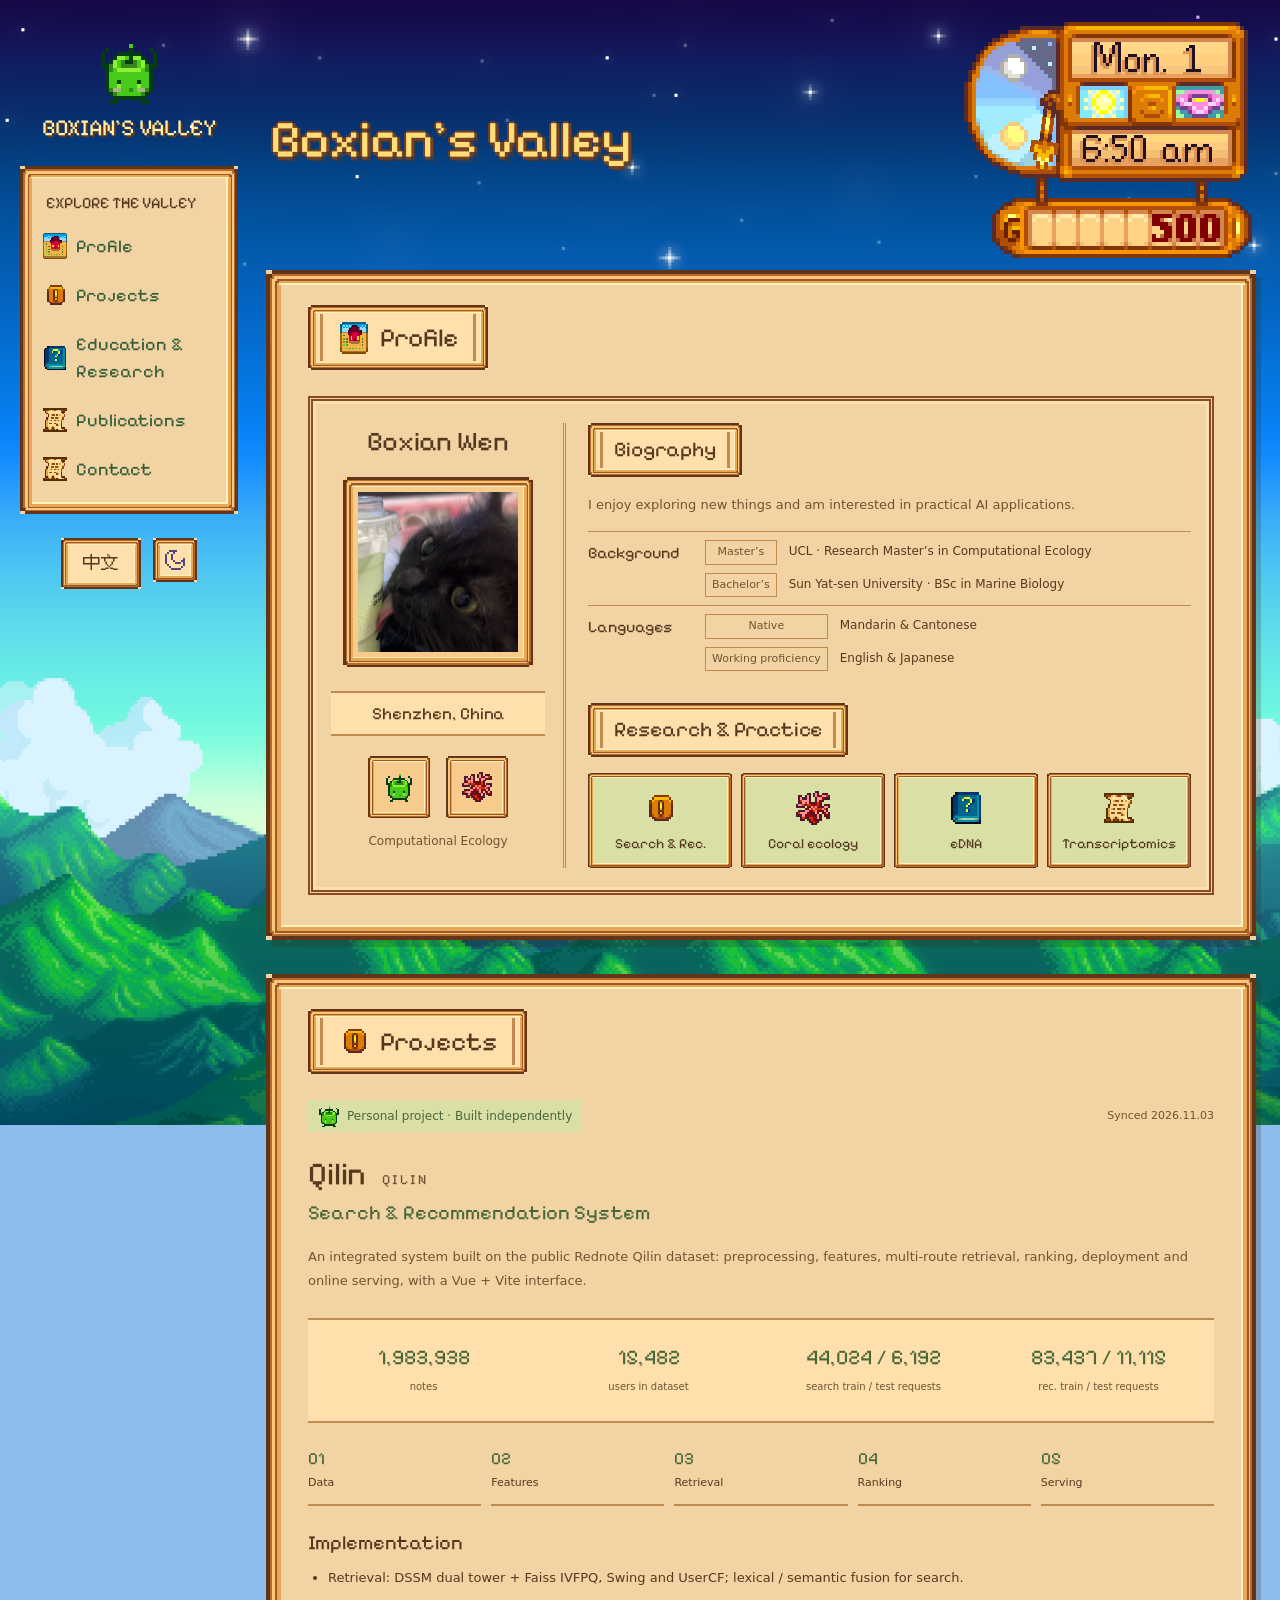
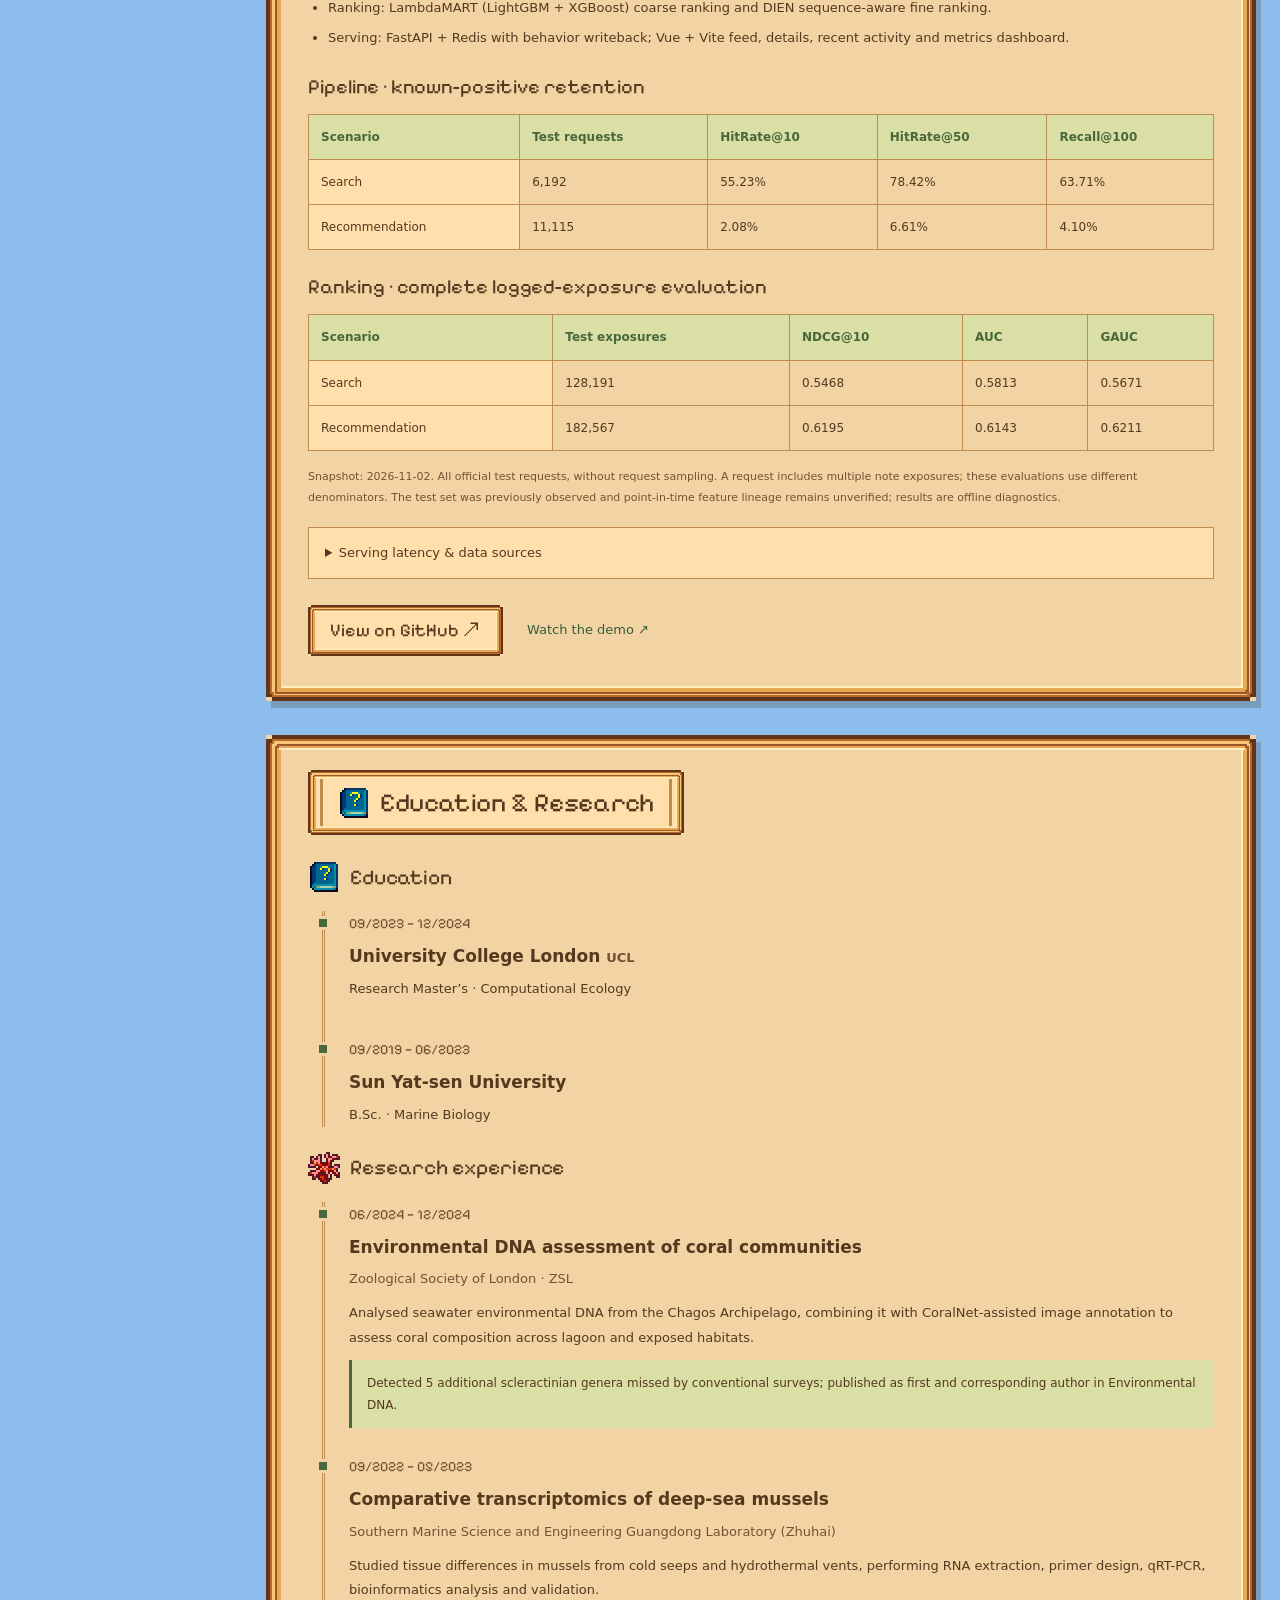
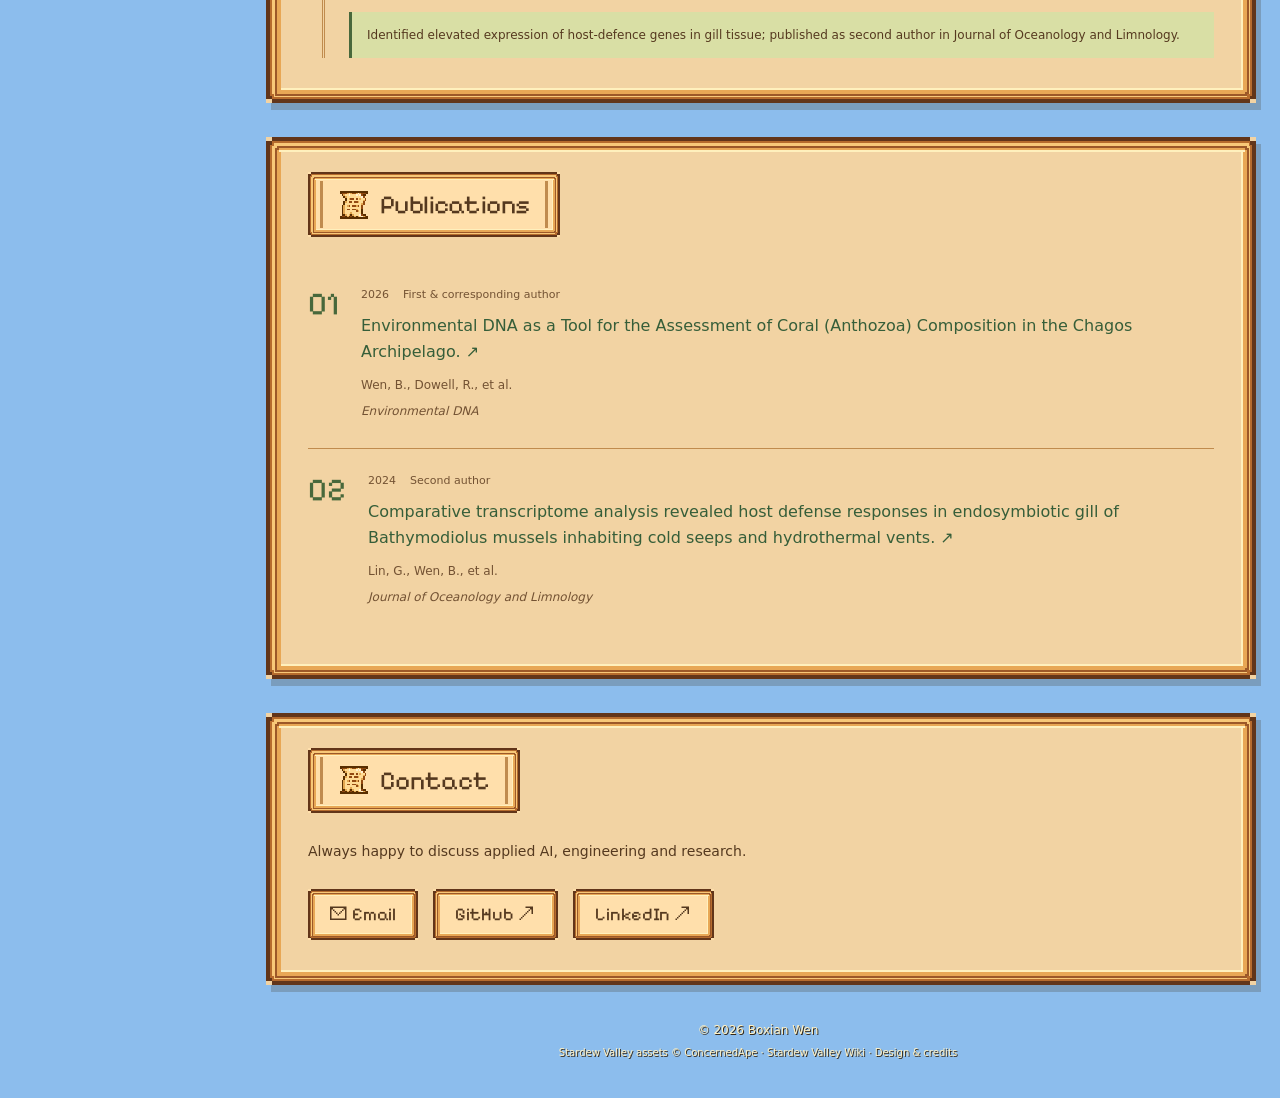
==== commit 280a5311: "feat: 更新星露谷主页样式与项目资料" ====
--- a/en/index.html
+++ b/en/index.html
@@ -1,44 +1,33 @@
 <!DOCTYPE html>
+
 <html lang="en">
-<head><meta charset="UTF-8"><meta name="viewport" content="width=device-width,initial-scale=1"><title>Boxian Wen · Personal Website</title>
-<link rel="icon" type="image/jpeg" href="/images/avatar.jpg"><link rel="apple-touch-icon" href="/images/avatar.jpg">
-<meta name="color-scheme" content="light dark"><link rel="stylesheet" href="/css/style.css"><link rel="stylesheet" href="/css/custom.css?v=20261023-numbers">
-<script>try{document.documentElement.dataset.theme=localStorage.getItem('stardew-theme')||(matchMedia('(prefers-color-scheme:dark)').matches?'dark':'light')}catch{}</script></head>
-<body>
-    <section id="navigation"></section>
-    <nav><div class="wrapper"><div class="logo"><a href="#navigation">BW<span>✦</span></a></div><div class="menu" id="navigation-menu"><ul><li><a href="#aboutme">About</a></li><li><a href="#myproject">Project</a></li><li><a href="#experience">Experience</a></li><li><a href="#publications">Papers</a></li><li><a href="#howtofindme">Contact</a></li></ul></div><div class="nav-actions"><a class="language-switch" href="/">中文</a><button id="theme" type="button" aria-label="Toggle theme">☾</button><button type="button" class="hamburgermenu" aria-label="Open menu" aria-expanded="false" aria-controls="navigation-menu">☰</button></div></div></nav>
-    <!-- hero / jumbotron -->
-    <header><div class="header-opacity"></div><div class="header-jumbotron"><p class="hero-eyebrow">WELCOME TO MY LITTLE WORLD</p><div class="wood-sign"><span class="sign-star">✦</span><h1>Boxian Wen</h1><p>Exploring AI in practice</p></div><p class="hero-lead">A strong interest in practical artificial intelligence<br>and the value it brings to real-world settings.</p><a href="#aboutme" class="button button-xl">START JOURNEY <span>↓</span></a><div class="hero-foot"><span>AI · RESEARCH · ENGINEERING</span><span>Scroll to explore my work</span></div></div></header><section id="aboutme"><div class="wrapper"><p class="chapter">CHAPTER 01 / HELLO</p><h2>A little about me</h2><div class="about-layout"><div class="photo"><img src="/images/avatar.jpg" alt="Boxian Wen" width="160" height="160"><p>Boxian Wen</p><small>Shenzhen, China</small></div><div class="desc"><span class="dialogue-label">ABOUT ME</span><h3>Stay curious. Keep building.</h3><p>With a background in computational ecology and marine biology, I have a strong interest in applying AI technologies to practical problems and creating value in real-world settings.</p><p>I built the Qilin search and recommendation system independently. My research spans environmental DNA, coral community assessment and deep-sea mussel transcriptomics.</p><p class="languages">Mandarin & Cantonese: native<br>English & Japanese: working proficiency</p><a href="#myproject" class="text-link">Explore what I have built →</a></div></div></div></section><section id="myproject"><div class="wrapper"><p class="chapter">CHAPTER 02 / PROJECT</p><h2>Project journal</h2>
-      
-      <p class="section-intro">An end-to-end system project, from data preparation to online serving.</p>
-      <article class="project-card"><div class="project-top"><span class="tag">Personal project · Built independently</span><time>11/2025 — 05/2026</time></div>
-      <h2>Qilin <span>QILIN</span></h2><p class="project-subtitle">Search & Recommendation System</p>
-      <p>Built an integrated search and recommendation system using approximately 2 million notes and data from 15,000 users, covering preprocessing, feature engineering, retrieval, ranking, deployment and serving.</p>
-      <div class="project-facts"><div><strong>2M</strong><span>notes</span></div><div><strong>15K</strong><span>users in dataset</span></div><div><strong>150K</strong><span>search & recommendation samples</span></div><div><strong>~150<span>ms</span></strong><span>online serving latency</span></div></div>
-      <ol class="workflow"><li><span>01</span>Data processing</li><li><span>02</span>Features</li><li><span>03</span>Retrieval</li><li><span>04</span>Ranking</li><li><span>05</span>Serving</li></ol>
-      <div class="project-detail"><h3>Implementation</h3><ul><li>Retrieval: DSSM dual tower + Faiss, combined with Swing and UserCF.</li><li>Ranking: LambdaMART (LightGBM / XGBoost) for coarse ranking; DIEN for sequence-aware final ranking.</li><li>Serving: FastAPI + Redis, with real-time behavior writeback and linked search/recommendation.</li></ul></div>
-      <div class="metrics-head"><h3>Offline evaluation</h3><span>Metrics as reported in the supplied CV</span></div>
-      <div class="table-scroll"><table><thead><tr><th>Scenario</th><th>HitRate@500</th><th>Recall@500</th><th>NDCG@10</th><th>AUC</th></tr></thead><tbody><tr><th>Search</th><td>0.90</td><td>0.75</td><td>0.60</td><td>0.61</td></tr><tr><th>Recommendation</th><td>0.09</td><td>0.03</td><td>0.60</td><td>0.57</td></tr></tbody></table></div>
-      <a class="primary project-source" href="https://github.com/WBoxian/Rednote-Qilin-Search-Rec-System">View GitHub repository <svg viewBox="0 0 24 24" fill="none" stroke="currentColor" stroke-width="1.6" stroke-linecap="round" stroke-linejoin="round" aria-hidden="true"><path d="M6 18 18 6M6 6h12v12"/></svg></a></article>
-    </div></section><section id="experience"><div class="wrapper"><p class="chapter">CHAPTER 03 / JOURNEY</p><h2>Education & research</h2>
-      
-      <h2 class="timeline-title"><svg viewBox="0 0 24 24" fill="none" stroke="currentColor" stroke-width="1.6" stroke-linecap="round" stroke-linejoin="round" aria-hidden="true"><path d="M12 5v16M3 3c4-1 7 0 9 2 2-2 5-3 9-2v15c-4-1-7 0-9 2-2-2-5-3-9-2Z"/></svg>Education</h2><div class="timeline">
-      <article><time>09/2023 — 12/2024</time><h3>University College London <span>UCL</span></h3><p>Research Master’s · Computational Ecology</p></article>
-      <article><time>09/2019 — 06/2023</time><h3>Sun Yat-sen University</h3><p>B.Sc. · Marine Biology</p></article></div>
-      <h2 class="timeline-title"><svg viewBox="0 0 24 24" fill="none" stroke="currentColor" stroke-width="1.6" stroke-linecap="round" stroke-linejoin="round" aria-hidden="true"><path d="M20 3C7 2 2 8 5 16s17 4 15-13ZM4 21l12-13"/></svg>Research experience</h2><div class="timeline">
-      <article><time>06/2024 — 12/2024</time><h3>Environmental DNA assessment of coral communities</h3><p class="institution">Zoological Society of London · ZSL</p><p>Analysed seawater environmental DNA from the Chagos Archipelago, combining it with CoralNet-assisted image annotation to assess coral composition across lagoon and exposed habitats.</p><div class="result-note">Detected 5 additional scleractinian genera missed by conventional surveys; published as first and corresponding author in Environmental DNA.</div></article>
-      <article><time>09/2022 — 05/2023</time><h3>Comparative transcriptomics of deep-sea mussels</h3><p class="institution">Southern Marine Science and Engineering Guangdong Laboratory (Zhuhai)</p><p>Studied tissue differences in mussels from cold seeps and hydrothermal vents, performing RNA extraction, primer design, qRT-PCR, bioinformatics analysis and validation.</p><div class="result-note">Identified elevated expression of host-defence genes in gill tissue; published as second author in Journal of Oceanology and Limnology.</div></article></div>
-    </div></section><section id="publications"><div class="wrapper"><p class="chapter">CHAPTER 04 / PUBLICATIONS</p><h2>Research Publications</h2><article class="paper"><div class="paper-number">01</div><div><div class="paper-meta"><time>2026</time><span>First & corresponding author</span></div><h2><a href="https://doi.org/10.1002/edn3.70235" target="_blank" rel="noopener noreferrer">Environmental DNA as a Tool for the Assessment of Coral (Anthozoa) Composition in the Chagos Archipelago. <span aria-hidden="true">↗</span></a></h2><p>Wen, B., Dowell, R., et al.</p><p class="journal">Environmental DNA</p></div></article><article class="paper"><div class="paper-number">02</div><div><div class="paper-meta"><time>2024</time><span>Second author</span></div><h2><a href="https://doi.org/10.1007/s00343-024-4080-2" target="_blank" rel="noopener noreferrer">Comparative transcriptome analysis revealed host defense responses in endosymbiotic gill of Bathymodiolus mussels inhabiting cold seeps and hydrothermal vents. <span aria-hidden="true">↗</span></a></h2><p>Lin, G., Wen, B., et al.</p><p class="journal">Journal of Oceanology and Limnology</p></div></article></div></section>
-    <!-- my skill -->
-    
-    <!-- my project -->
-    
-    <!-- About Me -->
-    
-    <!-- How To Find Me -->
-    <section id="howtofindme"><div class="wrapper"><p class="chapter">CHAPTER 05 / SAY HELLO</p><h2>Let’s start a conversation</h2><p>Always happy to discuss applied AI, engineering and research.</p><div class="findme"><a href="mailto:boxian.wen@outlook.com" class="button">✉ Email</a><a href="https://github.com/WBoxian" class="button">GitHub ↗</a><a href="https://linkedin.com/in/boxian-wen-6b00692b8" class="button">LinkedIn ↗</a></div></div></section>
-    <!-- copyright -->
-    <footer><div class="wrapper">© 2026 Boxian Wen <span>·</span> Adapted from <a href="https://github.com/dapraws/dapraws.github.io">dapraws’ Stardew Valley portfolio</a></div></footer>
-    <script src="/js/custom.js"></script>
+<head><meta charset="utf-8"/><meta content="width=device-width,initial-scale=1" name="viewport"/><title>Boxian Wen · Personal Website</title>
+<link href="/images/avatar.jpg" rel="icon" type="image/jpeg"/><link href="/images/avatar.jpg" rel="apple-touch-icon"/>
+<meta content="light dark" name="color-scheme"/>
+<script>try{document.documentElement.dataset.theme=localStorage.getItem('stardew-theme')||(matchMedia('(prefers-color-scheme:dark)').matches?'dark':'light')}catch{}</script><link href="/css/wiki.css?v=20261103-release" rel="stylesheet"/><meta content="Boxian Wen — search &amp; recommendation, computational ecology. 星露谷风格个人主页。" name="description"/></head>
+<body><a class="skip-link" href="#main">Skip to content</a>
+<nav><div class="wrapper"><div class="logo"><a href="#top"><img alt="" class="pixel-icon" height="32" src="/assets/stardew/junimo.png" width="32"/><span>BOXIAN’S VALLEY</span></a></div><div class="menu" id="navigation-menu"><p class="menu-label">EXPLORE THE VALLEY</p><ul><li><a href="#aboutme"><img alt="" class="pixel-icon" height="32" src="/assets/stardew/farm.png" width="32"/><span>Profile</span></a></li><li><a href="#myproject"><img alt="" class="pixel-icon" height="32" src="/assets/stardew/quest.png" width="32"/><span>Projects</span></a></li><li><a href="#experience"><img alt="" class="pixel-icon" height="32" src="/assets/stardew/book.png" width="32"/><span>Education &amp; Research</span></a></li><li><a href="#publications"><img alt="" class="pixel-icon" height="32" src="/assets/stardew/note.png" width="32"/><span>Publications</span></a></li><li><a href="#howtofindme"><img alt="" class="pixel-icon" height="32" src="/assets/stardew/note.png" width="32"/><span>Contact</span></a></li></ul></div><div class="nav-actions"><a aria-label="Switch to Chinese and return to the top" class="language-switch" href="/#top">中文</a><button aria-label="Switch day or night theme" class="pixel-control" id="theme" type="button"><svg aria-hidden="true" class="theme-icon theme-icon-sun" fill="currentColor" focusable="false" height="24" viewbox="0 0 24 24" width="24" xmlns="http://www.w3.org/2000/svg"><path d="M13 22h-2v-3h2v3Zm-6-3H5v-2h2v2Zm12 0h-2v-2h2v2Zm-4-2H9v-2h6v2Zm-6-2H7V9h2v6Zm8 0h-2V9h2v6ZM5 13H2v-2h3v2Zm17 0h-3v-2h3v2Zm-7-4H9V7h6v2ZM7 7H5V5h2v2Zm12 0h-2V5h2v2Zm-6-2h-2V2h2v3Z"></path></svg><svg aria-hidden="true" class="theme-icon theme-icon-moon" fill="currentColor" focusable="false" height="24" viewbox="0 0 24 24" width="24" xmlns="http://www.w3.org/2000/svg">
+<path d="M18 22H8v-2h10v2ZM8 20H6v-2h2v2Zm12 0h-2v-2h2v2ZM6 18H4v-2h2v2Zm16 0h-2v-4h-2v-2h2v-2h2v8ZM4 16H2V6h2v10Zm14 0h-6v-2h6v2Zm-6-2h-2v-2h2v2Zm-2-2H8V6h2v6ZM6 6H4V4h2v2Zm8-2h-2v2h-2V4H6V2h8v2Z"></path>
+</svg></button><button aria-controls="navigation-menu" aria-expanded="false" aria-label="Open menu" class="hamburgermenu" type="button">Menu</button></div></div></nav><main id="main" tabindex="-1"><div class="masthead" id="top"><div><h1>Boxian’s Valley</h1></div><img alt="" aria-hidden="true" class="clock-decoration" height="236" src="/assets/stardew/clock.png" title="Decorative Stardew Valley game clock (not live)" width="288"/></div><section id="aboutme"><div class="wrapper"><div class="section-heading"><h2><img alt="" class="pixel-icon" height="32" src="/assets/stardew/farm.png" width="32"/>Profile</h2></div>
+<div class="profile-layout"><div class="profile-card"><div class="profile-ribbon">Boxian Wen</div><img alt="Boxian Wen" class="portrait" height="180" src="/images/avatar.jpg" width="180"/><p class="profile-location">Shenzhen, China</p><div class="profile-items"><img alt="" class="pixel-icon" height="32" src="/assets/stardew/junimo.png" width="32"/><img alt="" class="pixel-icon" height="32" src="/assets/stardew/coral.png" width="32"/></div><p class="profile-caption">Computational Ecology</p></div>
+<div class="profile-story"><h3 class="scroll-label">Biography</h3><p>I enjoy exploring new things and am interested in practical AI applications.</p><dl class="profile-facts"><div><dt>Background</dt><dd class="profile-fact-group"><span class="fact-label">Master’s</span><span class="fact-value">UCL · Research Master’s in Computational Ecology</span><span class="fact-label">Bachelor’s</span><span class="fact-value">Sun Yat-sen University · BSc in Marine Biology</span></dd></div><div><dt>Languages</dt><dd class="profile-fact-group"><span class="fact-label">Native</span><span class="fact-value">Mandarin &amp; Cantonese</span><span class="fact-label">Working proficiency</span><span class="fact-value">English &amp; Japanese</span></dd></div></dl><h3 class="scroll-label">Research &amp; Practice</h3><div class="interest-slots"><div><img alt="" class="pixel-icon" height="32" src="/assets/stardew/quest.png" width="32"/><span>Search &amp; Rec.</span></div><div><img alt="" class="pixel-icon" height="32" src="/assets/stardew/coral.png" width="32"/><span>Coral ecology</span></div><div><img alt="" class="pixel-icon" height="32" src="/assets/stardew/book.png" width="32"/><span>eDNA</span></div><div><img alt="" class="pixel-icon" height="32" src="/assets/stardew/note.png" width="32"/><span>Transcriptomics</span></div></div></div></div></div></section><section id="myproject"><div class="wrapper"><div class="section-heading"><h2><img alt="" class="pixel-icon" height="32" src="/assets/stardew/quest.png" width="32"/>Projects</h2></div>
+<article class="project-card"><div class="project-top"><span class="tag"><img alt="" class="pixel-icon" height="32" src="/assets/stardew/junimo.png" width="32"/>Personal project · Built independently</span><span class="sync-date">Synced 2026.11.03</span></div><h3>Qilin <span>QILIN</span></h3><p class="project-subtitle">Search &amp; Recommendation System</p><p>An integrated system built on the public Rednote Qilin dataset: preprocessing, features, multi-route retrieval, ranking, deployment and online serving, with a Vue + Vite interface.</p>
+<div class="project-facts"><div><strong>1,983,938</strong><span>notes</span></div><div><strong>15,482</strong><span>users in dataset</span></div><div><strong>44,024 / 6,192</strong><span>search train / test requests</span></div><div><strong>83,437 / 11,115</strong><span>rec. train / test requests</span></div></div>
+<ol class="workflow"><li><span>01</span>Data</li><li><span>02</span>Features</li><li><span>03</span>Retrieval</li><li><span>04</span>Ranking</li><li><span>05</span>Serving</li></ol>
+<div class="project-detail"><h4>Implementation</h4><ul><li>Retrieval: DSSM dual tower + Faiss IVFPQ, Swing and UserCF; lexical / semantic fusion for search.</li><li>Ranking: LambdaMART (LightGBM + XGBoost) coarse ranking and DIEN sequence-aware fine ranking.</li><li>Serving: FastAPI + Redis with behavior writeback; Vue + Vite feed, details, recent activity and metrics dashboard.</li></ul></div>
+<div class="table-scroll" tabindex="0"><table><caption>Pipeline · known-positive retention</caption><thead><tr><th scope="col">Scenario</th><th scope="col">Test requests</th><th scope="col">HitRate@10</th><th scope="col">HitRate@50</th><th scope="col">Recall@100</th></tr></thead><tbody><tr><th scope="row">Search</th><td>6,192</td><td>55.23%</td><td>78.42%</td><td>63.71%</td></tr><tr><th scope="row">Recommendation</th><td>11,115</td><td>2.08%</td><td>6.61%</td><td>4.10%</td></tr></tbody></table></div>
+<div class="table-scroll" tabindex="0"><table><caption>Ranking · complete logged-exposure evaluation</caption><thead><tr><th scope="col">Scenario</th><th scope="col">Test exposures</th><th scope="col">NDCG@10</th><th scope="col">AUC</th><th scope="col">GAUC</th></tr></thead><tbody><tr><th scope="row">Search</th><td>128,191</td><td>0.5468</td><td>0.5813</td><td>0.5671</td></tr><tr><th scope="row">Recommendation</th><td>182,567</td><td>0.6195</td><td>0.6143</td><td>0.6211</td></tr></tbody></table></div>
+<p class="metric-note">Snapshot: 2026-11-02. All official test requests, without request sampling. A request includes multiple note exposures; these evaluations use different denominators. The test set was previously observed and point-in-time feature lineage remains unverified; results are offline diagnostics.</p>
+<details><summary>Serving latency &amp; data sources</summary><div class="table-scroll" tabindex="0"><table><caption>Real-time inference latency reported in the repository README</caption><thead><tr><th scope="col">Scenario</th><th scope="col">P50</th><th scope="col">P95</th><th scope="col">P99</th></tr></thead><tbody><tr><th scope="row">Search</th><td>223.60 ms</td><td>496.60 ms</td><td>654.80 ms</td></tr><tr><th scope="row">Recommendation</th><td>228.90 ms</td><td>369.40 ms</td><td>425.10 ms</td></tr></tbody></table></div><p class="metric-note">Latency is reported by the project repository and depends on hardware and runtime conditions. <a href="https://github.com/WBoxian/Rednote-Qilin-Search-Rec-System/blob/main/README.md">README</a> · <a href="https://github.com/WBoxian/Rednote-Qilin-Search-Rec-System/blob/main/src/backend/online/full_test_metrics.json">Full metrics snapshot</a></p></details>
+<div class="project-links"><a class="button primary" href="https://github.com/WBoxian/Rednote-Qilin-Search-Rec-System">View on GitHub ↗</a><a class="text-link" href="https://www.bilibili.com/video/BV1dDLm6qE9J/">Watch the demo ↗</a></div></article></div></section><section id="experience"><div class="wrapper"><div class="section-heading"><h2><img alt="" class="pixel-icon" height="32" src="/assets/stardew/book.png" width="32"/>Education &amp; Research</h2></div>
+<h2 class="timeline-title"><img alt="" class="pixel-icon" height="32" src="/assets/stardew/book.png" width="32"/>Education</h2><div class="timeline">
+<article><time>09/2023 — 12/2024</time><h3>University College London <span>UCL</span></h3><p>Research Master’s · Computational Ecology</p></article>
+<article><time>09/2019 — 06/2023</time><h3>Sun Yat-sen University</h3><p>B.Sc. · Marine Biology</p></article></div>
+<h2 class="timeline-title"><img alt="" class="pixel-icon" height="32" src="/assets/stardew/coral.png" width="32"/>Research experience</h2><div class="timeline">
+<article><time>06/2024 — 12/2024</time><h3>Environmental DNA assessment of coral communities</h3><p class="institution">Zoological Society of London · ZSL</p><p>Analysed seawater environmental DNA from the Chagos Archipelago, combining it with CoralNet-assisted image annotation to assess coral composition across lagoon and exposed habitats.</p><div class="result-note">Detected 5 additional scleractinian genera missed by conventional surveys; published as first and corresponding author in Environmental DNA.</div></article>
+<article><time>09/2022 — 05/2023</time><h3>Comparative transcriptomics of deep-sea mussels</h3><p class="institution">Southern Marine Science and Engineering Guangdong Laboratory (Zhuhai)</p><p>Studied tissue differences in mussels from cold seeps and hydrothermal vents, performing RNA extraction, primer design, qRT-PCR, bioinformatics analysis and validation.</p><div class="result-note">Identified elevated expression of host-defence genes in gill tissue; published as second author in Journal of Oceanology and Limnology.</div></article></div>
+</div></section><section id="publications"><div class="wrapper"><div class="section-heading"><h2><img alt="" class="pixel-icon" height="32" src="/assets/stardew/note.png" width="32"/>Publications</h2></div><article class="paper"><div class="paper-number">01</div><div><div class="paper-meta"><time>2026</time><span>First &amp; corresponding author</span></div><h2><a href="https://doi.org/10.1002/edn3.70235" rel="noopener noreferrer" target="_blank">Environmental DNA as a Tool for the Assessment of Coral (Anthozoa) Composition in the Chagos Archipelago. <span aria-hidden="true">↗</span></a></h2><p>Wen, B., Dowell, R., et al.</p><p class="journal">Environmental DNA</p></div></article><article class="paper"><div class="paper-number">02</div><div><div class="paper-meta"><time>2024</time><span>Second author</span></div><h2><a href="https://doi.org/10.1007/s00343-024-4080-2" rel="noopener noreferrer" target="_blank">Comparative transcriptome analysis revealed host defense responses in endosymbiotic gill of Bathymodiolus mussels inhabiting cold seeps and hydrothermal vents. <span aria-hidden="true">↗</span></a></h2><p>Lin, G., Wen, B., et al.</p><p class="journal">Journal of Oceanology and Limnology</p></div></article></div></section><section id="howtofindme"><div class="wrapper"><div class="section-heading"><h2><img alt="" class="pixel-icon" height="32" src="/assets/stardew/note.png" width="32"/>Contact</h2></div><p>Always happy to discuss applied AI, engineering and research.</p><div class="findme"><a class="button" href="mailto:boxian.wen@outlook.com">✉ Email</a><a class="button" href="https://github.com/WBoxian">GitHub ↗</a><a class="button" href="https://linkedin.com/in/boxian-wen-6b00692b8">LinkedIn ↗</a></div></div></section></main>
+<footer><div class="wrapper">© 2026 Boxian Wen<br/><small>Stardew Valley assets © ConcernedApe · <a href="https://stardewvalleywiki.com/Stardew_Valley_Wiki">Stardew Valley Wiki</a> · <a href="/TEMPLATE-SOURCE.md">Design &amp; credits</a></small></div></footer>
+<script src="/js/custom.js?v=20261103-release"></script>
 </body>
 </html>
--- a/css/wiki.css
+++ b/css/wiki.css
@@ -0,0 +1,221 @@
+@font-face { font-family: Pixelify; src: url('/font/PixelifySans.ttf') format('truetype'); font-weight: 400 700; font-display: swap; }
+@font-face { font-family: Fusion; src: url('/font/fusion-pixel-12px-zh-hans.woff2') format('woff2'); font-display: swap; }
+:root {
+  --paper: #f2d3a3; --panel: #ffdfab; --ink: #55391f; --muted: #735233;
+  --line: #c08b4e; --green: #48683b; --soft: #d9dfa5; --wood: #8a4b24;
+  --card: #f6cb8c; --link: #365e39; --frame: url('/assets/stardew/panel-frame.svg');
+  color-scheme: light;
+}
+:root[data-theme=dark] {
+  --paper: #323b32; --panel: #454b36; --ink: #f8e4b8; --muted: #dcc79e;
+  --line: #947b4a; --green: #d4e4a2; --soft: #47583b; --wood: #b4864f;
+  --card: #3c4735; --link: #d4e4a2; color-scheme: dark;
+}
+* { box-sizing: border-box; }
+[hidden] { display: none !important; }
+html { scroll-behavior: smooth; scroll-padding-top: 24px; }
+body {
+  margin: 0; color: var(--ink); font: 14px/1.85 system-ui, 'Microsoft YaHei', sans-serif;
+  background: #8cbded url('/assets/stardew/background.png') center var(--background-progress, 0%) / auto max(125vh, 56.25vw) fixed no-repeat;
+}
+body::before { content: ''; position: fixed; inset: 0; pointer-events: none; z-index: -1; background: transparent; }
+:root[data-theme=dark] body::before { background: #0b203d75; }
+a { color: var(--link); text-decoration: none; text-underline-offset: 4px; }
+a:hover { text-decoration: underline; }
+button, input, select { font: inherit; color: inherit; }
+button, summary { cursor: pointer; }
+a:focus-visible, button:focus-visible, summary:focus-visible, input:focus-visible, select:focus-visible, [tabindex="0"]:focus-visible { outline: 3px solid var(--green); outline-offset: 4px; }
+h1, h2, h3, h4, p { margin: 0 0 16px; }
+h1, h2, h3, h4 { line-height: 1.4; }
+.pixel-icon { object-fit: contain; image-rendering: pixelated; vertical-align: middle; flex-shrink: 0; }
+.skip-link { position: fixed; top: -100px; left: 16px; z-index: 100; padding: 10px; background: var(--paper); }
+.skip-link:focus { top: 10px; }
+nav { position: fixed; top: 40px; left: 20px; width: 218px; z-index: 20; }
+nav > .wrapper { display: flex; flex-wrap: wrap; gap: 24px; }
+.logo { width: 100%; }
+.logo a { display: flex; flex-direction: column; align-items: center; gap: 10px; color: #fff0aa; text-shadow: 2px 2px #683714; }
+.logo img { width: 64px; height: 64px; }
+.logo span { font: 23px/1.2 Pixelify, Fusion, monospace; white-space: nowrap; }
+.menu {
+  width: 100%; padding: 12px 6px; background: var(--paper);
+  border: 12px solid transparent; border-image: var(--frame) 8 / 12px / 0 round;
+}
+.menu-label { font: 16px Pixelify, Fusion, sans-serif; margin: 3px 8px 14px; }
+.menu ul { list-style: none; padding: 0; margin: 0; }
+.menu li + li { margin-top: 8px; }
+.menu a { display: flex; align-items: center; gap: 8px; padding: 7px 4px; font: 18px/1.5 Pixelify, Fusion, sans-serif; }
+.menu a:hover { background: var(--soft); text-decoration: none; }
+.menu img { width: 26px; height: 26px; }
+.nav-actions { width: 100%; display: flex; flex-wrap: wrap; justify-content: center; gap: 12px; }
+.nav-actions a, .nav-actions button, .button {
+  display: inline-flex; align-items: center; justify-content: center; min-height: 42px; padding: 7px 15px;
+  background: var(--panel); border: 7px solid transparent; border-image: var(--frame) 8 / 7px / 0 round;
+  font: 18px/1.3 Pixelify, Fusion, sans-serif; color: var(--ink);
+}
+.nav-actions a:hover, .nav-actions button:hover, .button:hover { text-decoration: none; background: var(--soft); }
+.nav-actions #theme { width: 44px; height: 44px; padding: 3px; flex: 0 0 44px; }
+.theme-icon { width: 24px; height: 24px; flex-shrink: 0; shape-rendering: crispEdges; }
+.theme-icon-moon { color: #4e4b78; }
+.theme-icon-sun { display: none; color: #ffdc7b; }
+:root[data-theme=dark] .theme-icon-sun { display: block; }
+:root[data-theme=dark] .theme-icon-moon { display: none; }
+.hamburgermenu { display: none !important; }
+main { margin: 0 24px 0 266px; outline: none; }
+.masthead { display: flex; justify-content: space-between; align-items: center; gap: 24px; min-height: 245px; padding: 22px 4px 12px; scroll-margin: 0; }
+.masthead h1 { font: 52px/1.1 Pixelify, monospace; color: #ffdd78; text-shadow: -2px 0 #744022, 0 3px #744022, 3px 0 #744022, 0 -2px #744022, 4px 5px #62371880; margin: 0; }
+main > section {
+  position: relative; background: var(--paper); padding: 24px 27px 30px; margin-bottom: 34px;
+  border: 15px solid transparent; border-image: var(--frame) 8 / 15px / 0 round;
+  box-shadow: 5px 7px #38270c35; scroll-margin-top: 24px;
+}
+.section-heading { display: flex; margin: -4px 0 26px; }
+.section-heading h2, .scroll-label {
+  position: relative; display: inline-flex; align-items: center; gap: 10px;
+  background: var(--panel); padding: 7px 22px; margin: 0;
+  border: 8px solid transparent; border-image: var(--frame) 8 / 8px / 0 round;
+  font: 26px/1.35 Pixelify, Fusion, sans-serif;
+}
+.section-heading h2::before, .section-heading h2::after, .scroll-label::before, .scroll-label::after {
+  content: ''; position: absolute; top: 1px; bottom: 1px; width: 3px; background: var(--line);
+}
+.section-heading h2::before, .scroll-label::before { left: 4px; }
+.section-heading h2::after, .scroll-label::after { right: 4px; }
+.profile-layout {
+  display: grid; grid-template-columns: 235px minmax(0,1fr); gap: 22px; align-items: stretch;
+  border: 5px double var(--wood); padding: 22px 18px; background: var(--paper);
+  box-shadow: inset 0 0 0 3px var(--panel);
+}
+.profile-card { text-align: center; padding-right: 18px; border-right: 3px double var(--line); }
+.profile-ribbon { font: 27px/1.4 Pixelify, sans-serif; margin: 0 0 16px; }
+.portrait {
+  width: 100%; max-width: 190px; height: 190px; object-fit: cover; background: var(--card); padding: 5px;
+  border: 10px solid transparent; border-image: var(--frame) 8 / 10px / 0 round;
+}
+.profile-location { margin: 15px 0; font: 17px/1.5 Pixelify, Fusion, sans-serif; background: var(--panel); border-block: 2px solid var(--line); padding: 8px 2px; }
+.profile-items { display: flex; gap: 16px; justify-content: center; margin: 20px 0 12px; }
+.profile-items img { width: 62px; height: 62px; padding: 10px; background: var(--card); border: 6px solid transparent; border-image: var(--frame) 8 / 6px / 0 round; }
+.profile-caption { font-size: 12px; margin: 0; color: var(--muted); }
+.profile-story { min-width: 0; }
+.scroll-label { font-size: 21px; padding: 5px 18px; margin-bottom: 16px; }
+.profile-story > p { font-size: 13px; color: var(--muted); margin-bottom: 14px; }
+.profile-facts { margin: 8px 0 24px; padding: 0; }
+.profile-facts > div { display: grid; grid-template-columns: minmax(7.5em, max-content) minmax(0,1fr); gap: 12px; padding: 8px 0; border-top: 1px solid var(--line); }
+.profile-fact-group { display: grid; grid-template-columns: max-content minmax(0,1fr); gap: 8px 12px; align-items: baseline; }
+.fact-label { padding: 1px 6px; border: 1px solid var(--line); color: var(--muted); font-size: 11px; text-align: center; }
+.fact-value { min-width: 0; }
+dt { font: 16px/1.6 Pixelify, Fusion, sans-serif; }
+dd { margin: 0; min-width: 0; font-size: 12px; overflow-wrap: anywhere; }
+.interest-slots { display: grid; grid-template-columns: repeat(4,minmax(0,1fr)); gap: 9px; }
+.interest-slots > div { text-align: center; padding: 13px 3px 9px; min-width: 0; background: var(--soft); border: 5px solid transparent; border-image: var(--frame) 8 / 5px / 0 round; }
+.interest-slots img { width: 34px; height: 34px; display: block; margin: 0 auto 9px; }
+.interest-slots span { display: block; font: 14px/1.4 Pixelify, Fusion, sans-serif; overflow-wrap: anywhere; }
+.project-top { display: flex; justify-content: space-between; align-items: center; gap: 16px; margin-bottom: 20px; }
+.tag { display: inline-flex; align-items: center; gap: 7px; color: var(--green); background: var(--soft); padding: 5px 10px; font-size: 12px; }
+.tag img { width: 22px; height: 22px; }
+.sync-date { font-size: 11px; color: var(--muted); }
+.project-card h3 { font: 32px/1.4 Pixelify, Fusion, sans-serif; margin-bottom: 0; }
+.project-card h3 > span { font-size: 14px; color: var(--muted); margin-left: 10px; letter-spacing: 2px; }
+.project-subtitle { font: 20px/1.6 Pixelify, Fusion, sans-serif; color: var(--green); }
+.project-card > p:not(.project-subtitle) { font-size: 13px; color: var(--muted); }
+.project-facts { display: grid; grid-template-columns: repeat(4,minmax(0,1fr)); background: var(--panel); border-block: 2px solid var(--line); padding: 22px 8px; margin: 25px 0; gap: 10px; }
+.project-facts > div { text-align: center; }
+.project-facts strong { display: block; font: 21px/1.5 Pixelify, monospace; color: var(--green); white-space: nowrap; }
+.project-facts div > span { font-size: 10px; color: var(--muted); }
+.workflow { display: flex; padding: 0; margin: 22px 0; list-style: none; gap: 10px; }
+.workflow li { flex: 1; font-size: 11px; border-bottom: 2px solid var(--line); padding-bottom: 10px; }
+.workflow span { font: 17px Pixelify, monospace; color: var(--green); display: block; margin-bottom: 4px; }
+.project-detail h4 { font: 20px/1.5 Pixelify, Fusion, sans-serif; margin-bottom: 8px; }
+.project-detail ul { font-size: 13px; padding-left: 20px; margin: 0 0 20px; }
+.project-detail li + li { margin-top: 6px; }
+.table-scroll { overflow-x: auto; margin: 22px 0 16px; }
+table { width: 100%; border-collapse: collapse; font-size: 12px; font-variant-numeric: tabular-nums; }
+caption { text-align: left; font: 20px/1.5 Pixelify, Fusion, sans-serif; padding-bottom: 12px; color: var(--ink); }
+th, td { padding: 11px 12px; border: 1px solid var(--line); text-align: left; white-space: nowrap; }
+thead { background: var(--soft); color: var(--green); }
+tbody th { font-weight: 500; background: var(--panel); }
+.metric-note { font-size: 11px !important; line-height: 1.9; color: var(--muted); }
+details { padding: 13px 16px; background: var(--panel); border: 1px solid var(--line); margin-top: 18px; }
+summary { font-size: 13px; }
+.project-links { display: flex; gap: 24px; align-items: center; flex-wrap: wrap; margin-top: 26px; }
+.text-link { font-size: 13px; }
+.timeline-title { display: flex; align-items: center; gap: 10px; font: 21px/1.5 Pixelify, Fusion, sans-serif; margin: 25px 0 18px; }
+.timeline { border-left: 3px double var(--line); padding-left: 24px; margin-left: 14px; }
+.timeline article { position: relative; padding-bottom: 26px; }
+.timeline article:last-child { padding-bottom: 0; }
+.timeline article::before { content: ''; width: 8px; height: 8px; background: var(--green); border: 3px solid var(--paper); position: absolute; left: -33px; top: 5px; }
+.timeline time { font: 14px Pixelify, sans-serif; color: var(--muted); }
+.timeline h3 { font-size: 17px; margin: 8px 0; }
+.timeline h3 span { font-size: 13px; color: var(--muted); }
+.timeline p { font-size: 13px; margin-bottom: 10px; }
+.institution { color: var(--muted); }
+.result-note { padding: 12px 15px; border-left: 3px solid var(--green); background: var(--soft); font-size: 12px; }
+.paper { display: flex; align-items: start; gap: 22px; padding: 22px 0; }
+.paper + .paper { border-top: 1px solid var(--line); }
+.paper-number { font: 32px Pixelify, monospace; color: var(--green); }
+.paper-meta { display: flex; gap: 14px; font-size: 11px; color: var(--muted); margin-bottom: 8px; }
+.paper h2 { font: 500 16px/1.6 system-ui, sans-serif; margin-bottom: 9px; }
+.paper p { font-size: 12px; margin: 4px 0; color: var(--muted); }
+.journal { font-style: italic; }
+.findme { display: flex; flex-wrap: wrap; gap: 15px; margin-top: 24px; }
+footer { margin: 34px 30px 34px 266px; text-align: center; color: #fff1c3; text-shadow: 1px 1px #35291a; font-size: 12px; }
+footer a { color: inherit; }
+footer small { font-size: 10px; }
+.clock-decoration { display: block; width: 288px; height: auto; flex: 0 0 288px; image-rendering: pixelated; }
+@media (max-width: 1250px) {
+  .profile-layout { grid-template-columns: 205px minmax(0,1fr); gap: 18px; padding: 18px 12px; }
+  .profile-facts > div { grid-template-columns: 1fr; gap: 6px; }
+  .project-facts { grid-template-columns: repeat(2,minmax(0,1fr)); row-gap: 18px; }
+  .interest-slots { grid-template-columns: repeat(2,minmax(0,1fr)); }
+  main > section { padding-inline: 20px; }
+  .masthead h1 { font-size: 43px; }
+}
+@media (max-width: 1000px) {
+  nav { top: 0; left: 0; width: 100%; padding: 7px 16px; background: var(--paper); border-bottom: 5px ridge #b86c2c; }
+  nav > .wrapper { flex-wrap: nowrap; align-items: center; justify-content: space-between; gap: 10px; }
+  .logo { width: auto; }.logo a { flex-direction: row; gap: 8px; color: var(--ink); text-shadow: none; }.logo img { width: 32px; height: 32px; }.logo span { font-size: 20px; }
+  .nav-actions { width: auto; flex-wrap: nowrap; gap: 7px; }
+  .nav-actions a, .nav-actions button { min-height: 37px; padding: 5px 10px; border-width: 5px; font-size: 16px; }
+  .nav-actions #theme { width: 36px; height: 36px; min-height: 36px; flex-basis: 36px; }
+  .theme-icon { width: 20px; height: 20px; }
+  .hamburgermenu { display: inline-flex !important; }
+  .menu { display: none; position: absolute; top: 59px; right: 14px; width: 270px; }
+  .menu.tampil { display: block; }
+  main { margin: 64px 20px 0; max-width: none; }
+  .masthead { min-height: 210px; padding-top: 12px; }
+  main > section { scroll-margin-top: 85px; }
+  html { scroll-padding-top: 85px; }footer { margin: 25px; }
+}
+@media (max-width: 600px) {
+  nav { padding-inline: 9px; }.logo span { font-size: 15px; }.logo img { width: 25px; height: 25px; }.logo a { gap: 4px; }
+  .nav-actions { gap: 3px; }.nav-actions a, .nav-actions button { font-size: 14px; padding: 4px 5px; min-height: 34px; }
+  main { margin-inline: 10px; }
+  .masthead { gap: 8px; align-items: center; min-height: 172px; }
+  .masthead h1 { font-size: 30px; max-width: 155px; }
+  .clock-decoration { width: 144px; flex-basis: 144px; }
+  main > section { padding: 15px 12px 22px; border-width: 11px; border-image-width: 11px; margin-bottom: 24px; }
+  .section-heading { margin-bottom: 20px; }.section-heading h2 { font-size: 23px; padding: 6px 12px; }
+  .profile-layout { grid-template-columns: 1fr; gap: 20px; padding: 16px 10px; }
+  .profile-card { border-right: 0; border-bottom: 3px double var(--line); padding: 0 0 18px; }
+  .portrait { width: 190px; height: 190px; }.profile-location { max-width: 215px; margin-inline: auto; }
+  .profile-items { margin-block: 16px 10px; }.profile-items img { width: 55px; height: 55px; }
+  .profile-facts > div { grid-template-columns: 1fr; gap: 3px; }
+  .scroll-label { font-size: 21px; }.profile-story > p { font-size: 12px; }
+  .interest-slots { grid-template-columns: repeat(2,minmax(0,1fr)); }
+  .project-top { flex-direction: column; align-items: start; gap: 10px; }
+  .project-facts strong { font-size: 18px; }.project-facts div > span { font-size: 9px; }
+  .workflow { gap: 6px; }.workflow li { font-size: 9px; }.project-links { gap: 18px; }
+  .paper { gap: 12px; }.paper h2 { font-size: 14px; }.paper-number { font-size: 25px; }
+  .timeline { padding-left: 18px; }.timeline article::before { left: -27px; }
+  .findme { gap: 10px; }.findme .button { font-size: 16px; padding-inline: 9px; }
+}
+@media (max-width: 360px) {
+  .logo span { font-size: 12px; }.nav-actions a, .nav-actions button { font-size: 12px; }
+  .masthead h1 { font-size: 26px; }
+  .project-facts strong { font-size: 16px; }
+}
+@media (prefers-reduced-motion: reduce) { html { scroll-behavior: auto; } }
+@media print {
+  nav, .masthead, .skip-link { display: none; }main, footer { margin: 0; }
+  body { background: white; color: black; }body::before { display: none; }
+  main > section { border: 1px solid #aaa; border-image: none; box-shadow: none; }.profile-layout { break-inside: avoid; }details { display: none; }
+}
